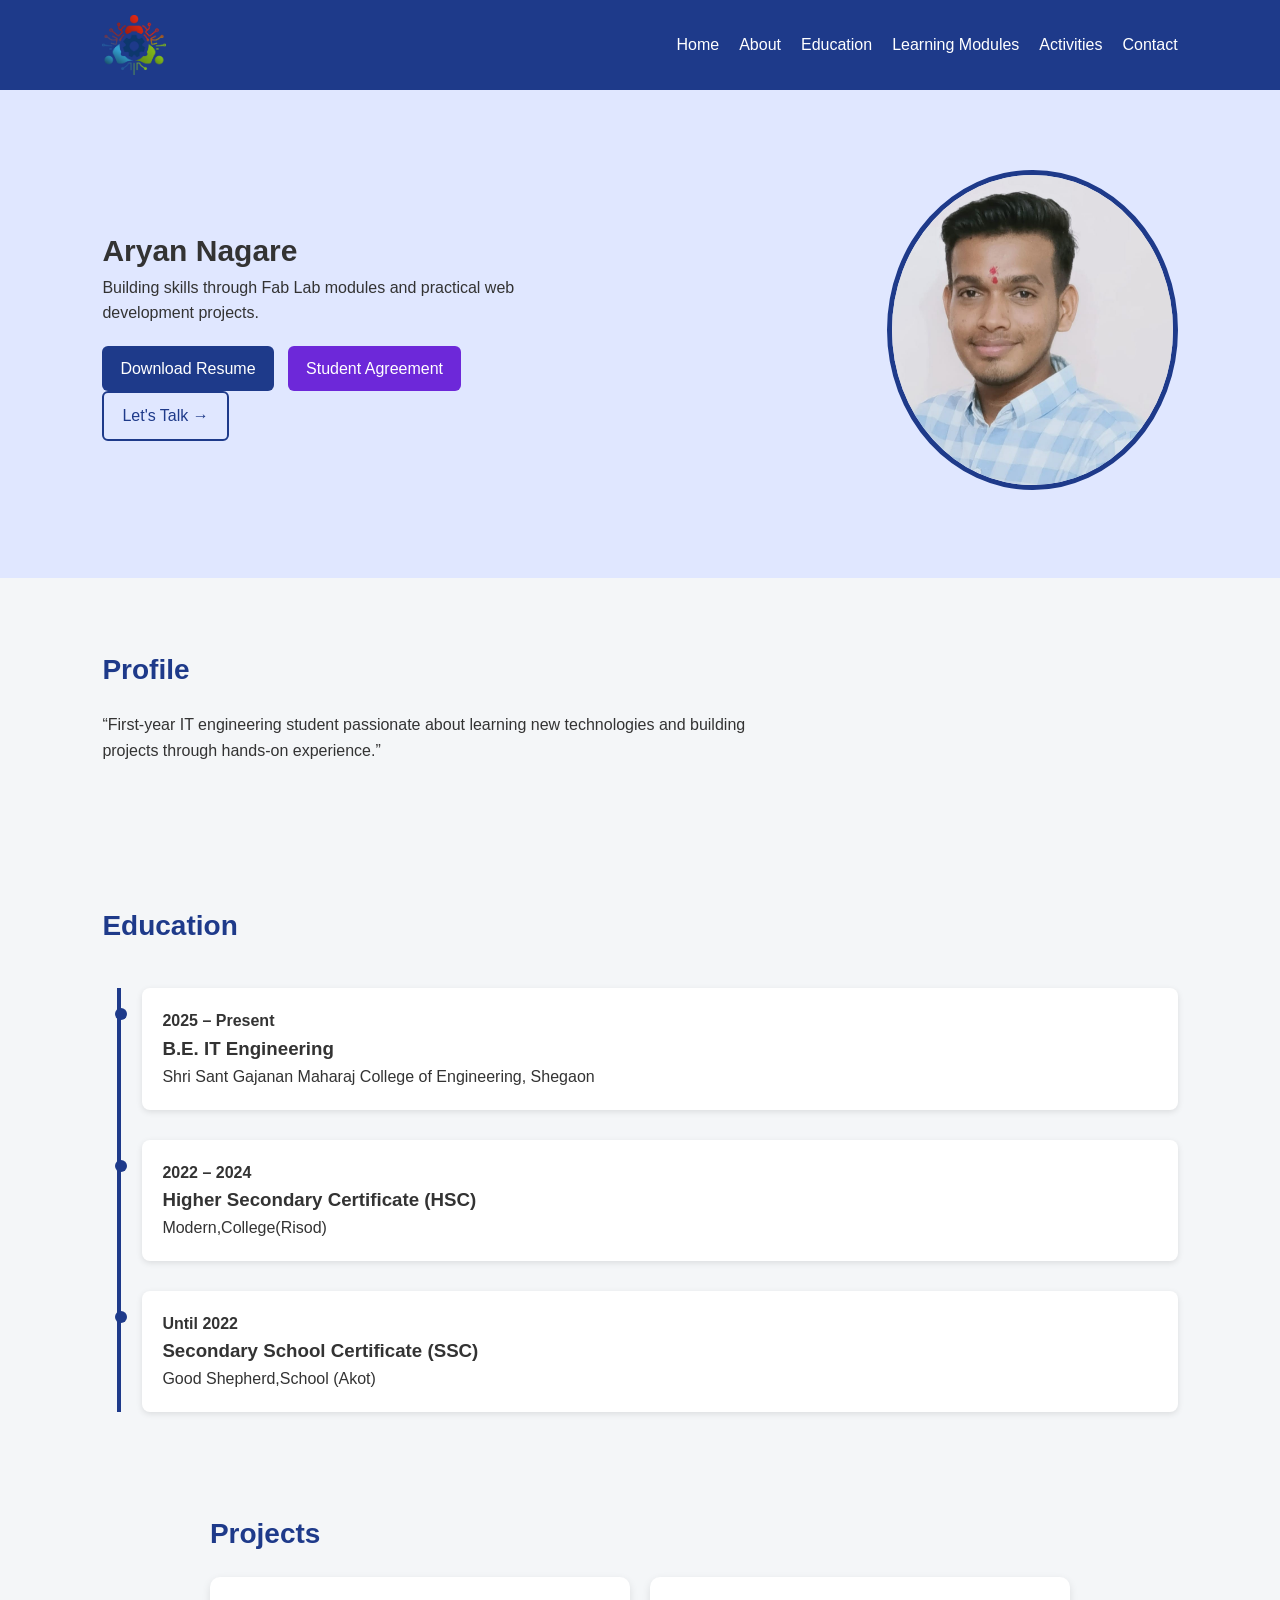
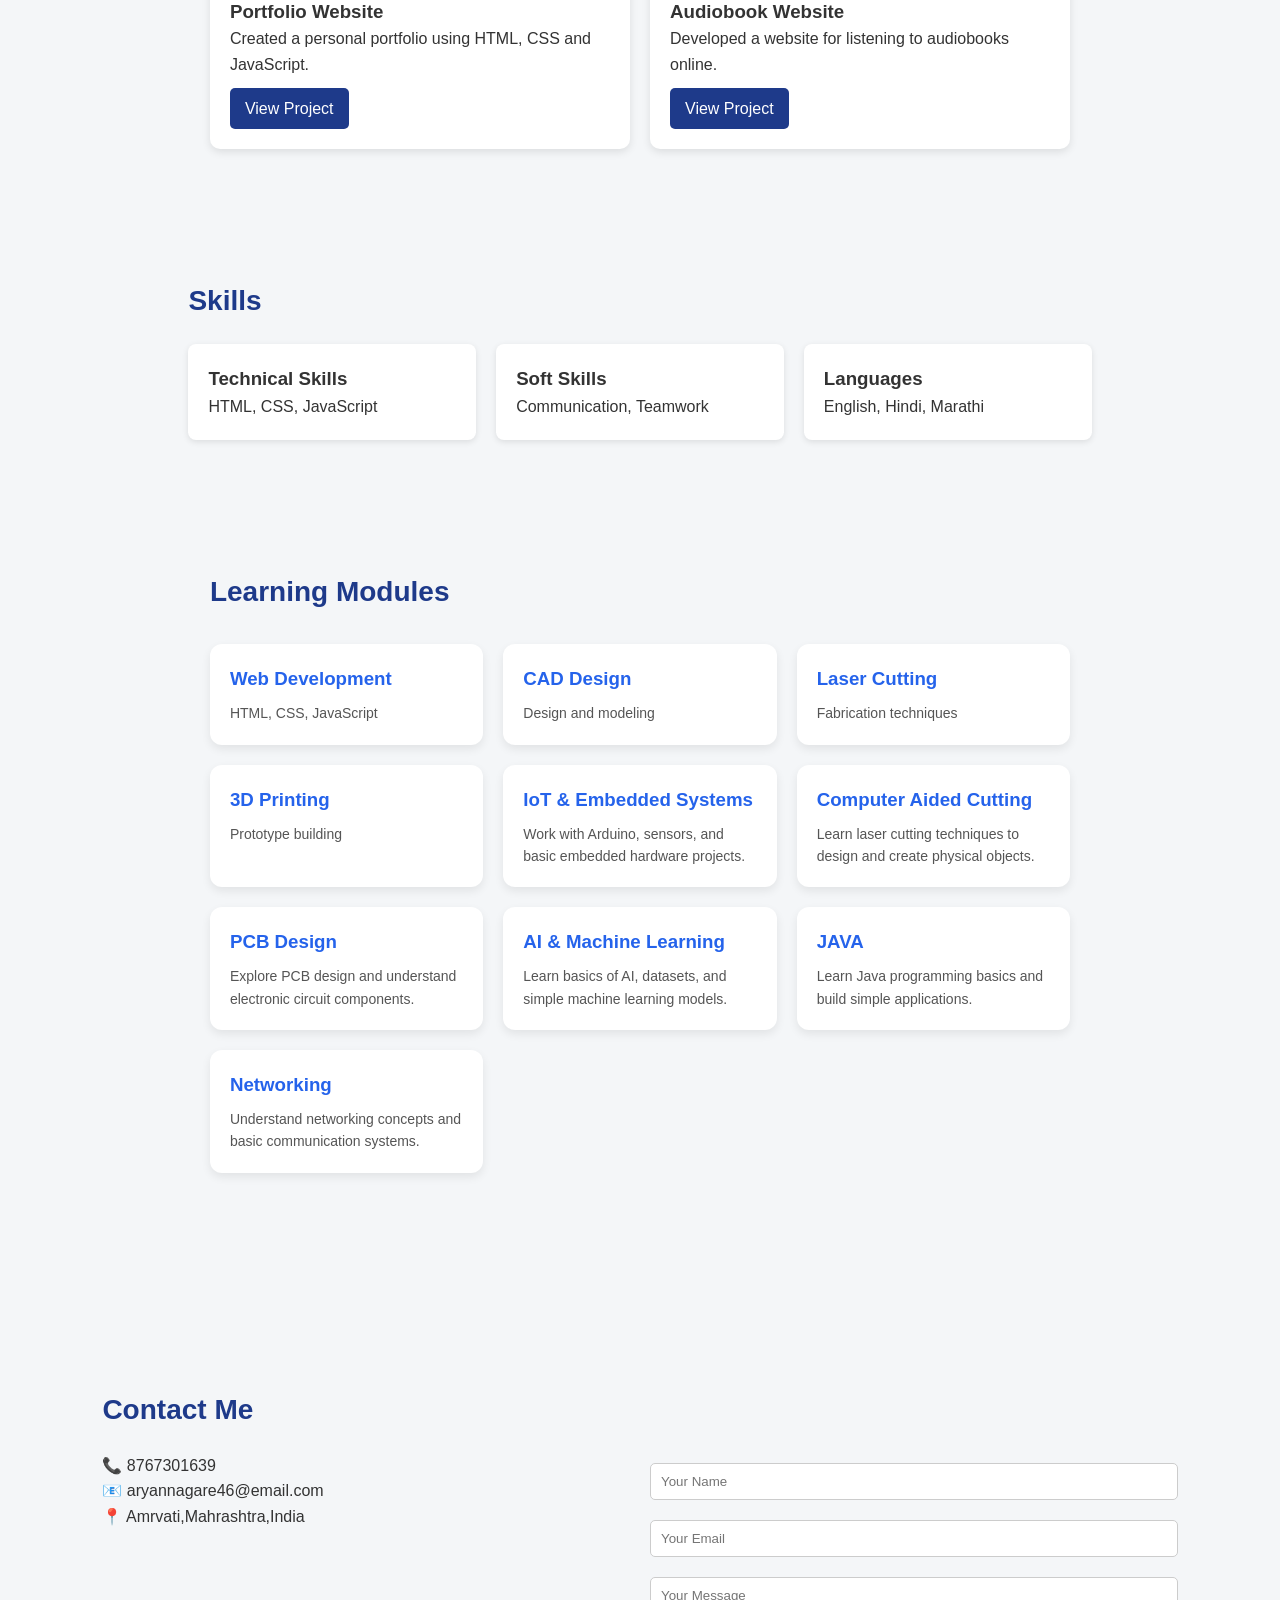
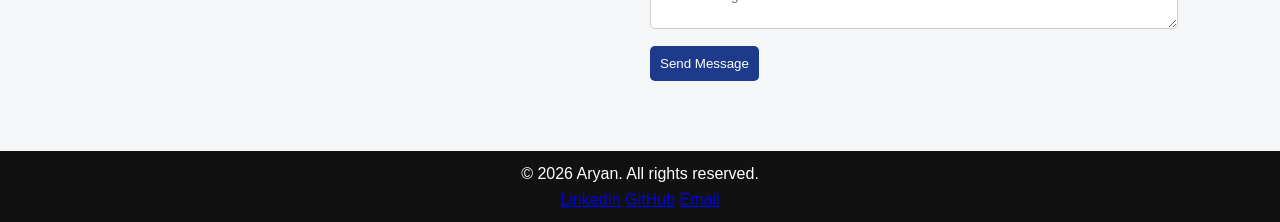
==== index.html @ 7f9e5d73 "Add files via upload" ====
<!DOCTYPE html>
<html lang="en">
<head>
<meta charset="UTF-8">
<meta name="viewport" content="width=device-width, initial-scale=1.0">
<title>Aryan Portfolio</title>

<link rel="stylesheet" href="style.css">
</head>

<body>
    <script src="script.js"></script>

<!-- NAVBAR -->
<nav>
<img src="images/Fablablogo.png" alt="logo" class="logo">
<ul>
<li><a href="#home">Home</a></li>
<li><a href="#about">About</a></li>
<li><a href="#education">Education</a></li>

<li><a href="#modules">Learning Modules</a></li>
<li><a href="fablab.html">Activities</a></li>
<li><a href="#contact">Contact</a></li>
</ul>
</nav>

<section id="home" class="home">

<div class="home-container">

<div class="home-text">
<h1>Aryan Nagare</h1>
<p>Building skills through Fab Lab modules and practical web development projects.</p>

<div class="home-buttons">
<a href="aryan_resume.pdf" download class="btn">
Download Resume
</a>


<a href="#" class="btn secondary" onclick="openPopup()">Student Agreement</a>
<a href="#contact" class="btn outline">Let's Talk →</a>
</div>
</div>

<div class="home-image">
<img src="images/profile.png" alt="profile" class="profile-img">
</div>

</div>

</section>


<!-- ABOUT -->
<section id="about">
<h2 class="title">Profile</h2>
<p class="text">
“First-year IT engineering student passionate about learning new technologies and building projects through hands-on experience.”
</p>
</section>

<!-- EDUCATION -->
<section id="education">
<h2 class="title">Education</h2>

<div class="timeline">

<div class="timeline-item">
<h4>2025 – Present</h4>
<h3>B.E. IT Engineering</h3>
<p>Shri Sant Gajanan Maharaj College of Engineering, Shegaon</p>
</div>

<div class="timeline-item">
<h4>2022 – 2024</h4>
<h3>Higher Secondary Certificate (HSC)</h3>
<p>Modern,College(Risod)</p>
</div>

<div class="timeline-item">
<h4>Until 2022</h4>
<h3>Secondary School Certificate (SSC)</h3>
<p>Good Shepherd,School (Akot)</p>
</div>

</div>

<section id="projects">

<h2 class="title">Projects</h2>

<div class="project-grid">

<!-- PROJECT 1 -->
<div class="project-card">
<h3>Portfolio Website</h3>
<p>Created a personal portfolio using HTML, CSS and JavaScript.</p>
<a href="" class="project-btn">View Project</a>
</div>

<!-- PROJECT 2 -->
<div class="project-card">
<h3>Audiobook Website</h3>
<p>Developed a website for listening to audiobooks online.</p>
<a href="" class="project-btn">View Project</a>
</div>

</div>

</section>





<!-- SKILLS -->
<section id="skills">
<h2 class="title">Skills</h2>

<div class="grid">

<div class="card">
<h3>Technical Skills</h3>
<p>HTML, CSS, JavaScript</p>
</div>

<div class="card">
<h3>Soft Skills</h3>
<p>Communication, Teamwork</p>
</div>

<div class="card">
<h3>Languages</h3>
<p>English, Hindi, Marathi</p>
</div>

</div>
</section>


<section class="modules">

<h2>Learning Modules</h2>

<div class="module-grid">

<a href="web-dev.html" class="module-card">
<h3>Web Development</h3>
<p>HTML, CSS, JavaScript</p>
</a>

<div class="module-card">
<h3>CAD Design</h3>
<p>Design and modeling</p>
</div>

<div class="module-card">
<h3>Laser Cutting</h3>
<p>Fabrication techniques</p>
</div>

<div class="module-card">
<h3>3D Printing</h3>
<p>Prototype building</p>
</div>

<div class="module-card">
<h3>IoT & Embedded Systems</h3>
<p>Work with Arduino, sensors, and basic embedded hardware projects.</p>
</div>

<div class="module-card">
<h3>Computer Aided Cutting</h3>
<p>Learn laser cutting techniques to design and create physical objects.</p>
</div>

<div class="module-card">
<h3> PCB Design</h3>
<p>Explore PCB design and understand electronic circuit components.</p>
</div>


<div class="module-card">
<h3>AI & Machine Learning</h3>
<p>Learn basics of AI, datasets, and simple machine learning models.</p>
</div>

<div class="module-card">
<h3>JAVA</h3>
<p>Learn Java programming basics and build simple applications.</p>
</div>

<div class="module-card">
<h3>Networking</h3>
<p>Understand networking concepts and basic communication systems.</p>
</div>









</div>

</section>
<!-- MESSAGE AREA -->
<p id="module-msg" style="text-align:center; margin-top:15px; color:#555;"></p>

</section>

<!-- CONTACT -->
<section id="contact">
<h2 class="title">Contact Me</h2>

<div class="contact-box">

<div class="contact-left">
<p>📞 8767301639</p>
<p>📧 aryannagare46@email.com</p>
<p>📍 Amrvati,Mahrashtra,India</p>
</div>




<div class="contact-right">
<input type="text" placeholder="Your Name">
<input type="email" placeholder="Your Email">
<textarea placeholder="Your Message"></textarea>
<button>Send Message</button>
</div>

</div>

</section>

<footer>
<p>© 2026 Aryan. All rights reserved.</p>

<a href="https://www.linkedin.com/in/aryan-nagare-55b106386?utm_source=share_via&utm_content=profile&utm_medium=member_android" target="_blank">LinkedIn</a>
<a href="https://github.com/aryannagare45" target="_blank">GitHub</a>

<a href="https://mail.google.com/mail/u/0/?ogbl#inbox">Email</a>


</footer>

<script src="script.js"></script>
<div id="popup" class="popup">

<div class="popup-content">

<span class="close-btn" onclick="closePopup()">&times;</span>

<h2>Student Agreement</h2>

<p><strong>Name:</strong> Aryan Nagare</p>
<p><strong>Institute:</strong> SSGMCE, Shegaon</p>

<h2>📜 FabLab Student Agreement</h2>

<h3>The FabLab, SSGMCE is responsible for:</h3>
<ul>
<li>Teaching principles and practices of digital fabrication</li>
<li>Arranging lectures, recitations, meetings, and events for the class</li>
<li>Evaluating and providing feedback on student work</li>
<li>Offering clear standards for completing assignments</li>
<li>Certifying and archiving student progress</li>
<li>Supervising class preparation</li>
<li>Reviewing prospective students, instructors, and labs</li>
<li>Providing central staff and infrastructure for students, instructors, and labs</li>
<li>Fund-raising for costs not covered by student tuition</li>
<li>Managing and reporting on the program’s finances, results, and impacts</li>
<li>Publicizing the program</li>
</ul>

<h3>I am a FabLab, SSGMCE student, responsible for:</h3>
<ul>
<li>Attending class lectures and participating in reviews</li>
<li>Developing and documenting projects assigned to introduce and demonstrate skills</li>
<li>Honestly reporting on my work and appropriately attributing the work of others</li>
<li>Working safely</li>
<li>Leaving workspaces in the same (or better) condition than I found them</li>
<li>Participating in the upkeep of my lab</li>
<li>Ensuring that my tuition to cover local and central class costs is covered</li>
<li>Following locally applicable health and safety guidance</li>
<li>Promoting a respectful environment free of harassment and discrimination</li>
</ul>

<h3>✍️ Declaration</h3>
<p>Signed by committing this file in my repository.</p>

<p><strong>Name:</strong> <u>Aryan S. Nagare</u></p>
<button onclick="closePopup()">Close</button>

</div>

</div>


</body>
</html>
---- style.css ----
/* ===== RESET ===== */
*{
margin:0;
padding:0;
box-sizing:border-box;
font-family:Arial, sans-serif;
}

body{
background:#f4f6f8;
color:#333;
line-height:1.6;
}

/* ===== NAVBAR ===== */
nav{
display:flex;
justify-content:space-between;
align-items:center;
padding:15px 8%;
background:#1e3a8a;
color:white;
position:sticky;
top:0;
z-index:100;
}

.logo{
height:60px;  
width:auto;
}

nav ul{
display:flex;
list-style:none;
gap:20px;
}

nav a{
color:white;
text-decoration:none;
}

nav a:hover{
text-decoration:underline;
}

/* ===== HOME (FIXED IMAGE ALIGNMENT) ===== */
.home{
padding:80px 8%;
background:#e0e7ff;
}

.home-container{
display:flex;
align-items:center;
justify-content:space-between;
gap:40px;
flex-wrap:nowrap;  
}

.home-text{
max-width:500px;
}

.home-text h1{
font-size:30px;
}

.name{
font-size:45px;
color:#1e3a8a;
}

.home-buttons{
margin-top:20px;
}

.btn{
background:#1e3a8a;
color:white;
padding:10px 18px;
border-radius:6px;
text-decoration:none;
margin-right:10px;
display:inline-block;
}

.btn:hover{
background:#3749b3;
}

.secondary{
background:#6d28d9;
color:white;
}

.outline{
background:transparent;
border:2px solid #1e3a8a;
color:#1e3a8a;
}


.profile-img{
width: 300pxpx;
height:320px;
border-radius:70%;
border:5px solid #1e3a8a;
object-fit:cover;
flex-shrink:0;  
}

/* ===== SECTIONS ===== */
section{
padding:70px 8%;
}

.title{
font-size:28px;
margin-bottom:20px;
color:#1e3a8a;
}

.text{
max-width:700px;
}

/* ===== CARDS ===== */
.grid{
display:grid;
grid-template-columns:repeat(auto-fit,minmax(250px,1fr));
gap:20px;
}

.card{
background:white;
padding:20px;
border-radius:8px;
box-shadow:0 2px 6px rgba(0,0,0,0.1);
}

/* ===== MODULES ===== */
/* MODULE PAGE */
.module-hero{
padding:60px 8%;
background:#eef2ff;
}

.module-hero h1{
font-size:40px;
color:#1e3a8a;
}

.stats{
display:flex;
gap:40px;
margin-top:20px;
}

.progress{
padding:60px 8%;
}

.grid{
display:grid;
grid-template-columns:repeat(auto-fit,minmax(250px,1fr));
gap:20px;
}

/* DAY CARDS */
.day-card{
background:white;
padding:15px;
border-radius:10px;
box-shadow:0 2px 8px rgba(0,0,0,0.1);
}

.day-card img{
width:100%;
height:150px;
object-fit:cover;
border-radius:8px;
}

/* ===== EDUCATION TIMELINE ===== */
.timeline{
position:relative;
margin:40px 0;
padding-left:40px;
}

.timeline::before{
content:'';
position:absolute;
left:15px;
top:0;
width:4px;
height:100%;
background:#1e3a8a;
}

.timeline-item{
position:relative;
margin-bottom:30px;
background:white;
padding:20px;
border-radius:8px;
box-shadow:0 2px 6px rgba(0,0,0,0.1);
}

.timeline-item::before{
content:'';
position:absolute;
left:-27px;
top:20px;
width:12px;
height:12px;
background:#1e3a8a;
border-radius:50%;
}


/* ===== CONTACT ===== */
.contact-box{
display:flex;
gap:20px;
flex-wrap:wrap;
}

.contact-left{
flex:1;
}

.contact-right{
flex:1;
}

.contact-right input,
.contact-right textarea{
width:100%;
margin:10px 0;
padding:10px;
border:1px solid #ccc;
border-radius:5px;
}

button{
background:#1e3a8a;
color:white;
padding:10px;
border:none;
border-radius:5px;
cursor:pointer;
}

button:hover{
background:#3749b3;
}

/* ===== FOOTER ===== */
/* FOOTER */
/* FOOTER */
footer{
background:#111;
color:white;
text-align:center;
padding:10px;
}
.footer-container{
display:flex;
justify-content:space-between;
flex-wrap:wrap;
gap:20px;
}

/* LINKS */
.footer-links ul{
list-style:none;
padding:0;
}

.footer-links li{
margin-bottom:8px;
}

.footer-links a{
color:#e0e7ff;   /* LIGHT BLUE TEXT */
text-decoration:none;
font-size:14px;
}

.footer-links a:hover{
color:#93c5fd;   /* HOVER LIGHTER BLUE */
}

/* SOCIAL */
.footer-social a{
display:block;
color:#e0e7ff;
text-decoration:none;
margin-bottom:6px;
}

.footer-social a:hover{
color:#93c5fd;
}

/* BOTTOM */
.footer-bottom{
text-align:center;
margin-top:20px;
font-size:14px;
color:#c7d2fe;
}

/* ===== RESPONSIVE ===== */
@media(max-width:600px){

.popup-content{
width:90%;
max-height:80vh;
}



.profile-img{
margin-top:20px;
width:160px;
height:160px;
}

nav ul{
flex-direction:column;
gap:10px;
}

.contact-box{
flex-direction:column;
}

}
/* POPUP BACKGROUND */
.popup{
display:none;
position:fixed;
top:0;
left:0;
width:100%;
height:100%;
background:rgba(0,0,0,0.5);
justify-content:center;
align-items:center;
z-index:1000;
}

/* POPUP BOX */
/* BACKGROUND */
.popup{
display:none;
position:fixed;
top:0;
left:0;
width:100%;
height:100%;
background:rgba(0,0,0,0.5);
justify-content:center;
align-items:center;
z-index:1000;
}

/* POPUP BOX (SQUARE STYLE) */
.popup-content{
background:white;
width:500px;          
max-height:80vh;         
border-radius:10px;
padding:20px;
overflow-y:auto;         
position:relative;
}

/* CLOSE BUTTON */
.close-btn{
position:absolute;
top:10px;
right:15px;
font-size:22px;
cursor:pointer;
}


.popup-content::-webkit-scrollbar{
width:6px;
}

.popup-content::-webkit-scrollbar-thumb{
background:#1e3a8a;
border-radius:10px;
}

.btn-assignment{
display:flex;
align-items:center;
justify-content:center;
width:100%;

padding:10px;
margin-top:10px;

font-size:13px;
font-weight:600;

color:#2563eb;
background:#f1f5ff;

border:1.5px solid rgba(37, 99, 235, 0.3);
border-radius:20px;

cursor:pointer;
transition:0.3s;
}

.btn-assignment:hover{
background:#2563eb;
color:white;
}

/* MODULE SECTION */
.modules{
padding:60px 10%;
}

.modules h2{
font-size:28px;
margin-bottom:30px;
color:#1e3a8a;
}

/* GRID */
.module-grid{
display:grid;
grid-template-columns:repeat(auto-fit, minmax(250px,1fr));
gap:20px;
}

/* CARD */
.module-card{
background:white;
padding:20px;
border-radius:12px;
box-shadow:0 4px 10px rgba(0,0,0,0.08);

transition:0.3s;
cursor:pointer;
text-decoration:none;
color:black;
}

/* HOVER */
.module-card:hover{
transform:translateY(-5px);
box-shadow:0 8px 20px rgba(0,0,0,0.15);
}

/* TITLE */
.module-card h3{
margin-bottom:8px;
color:#2563eb;
}

/* TEXT */
.module-card p{
font-size:14px;
color:#555;
}
#assignmentImage {
  max-height: 400px;
  object-fit: contain;
}

/* popup */
.popup{
position:fixed;
top:0;
left:0;
width:100%;
height:100%;
background:rgba(0,0,0,0.6);

display:none;
justify-content:center;
align-items:center;
}

.popup:target{
display:flex;
}

.popup-box{
background:white;
padding:20px;
border-radius:10px;
width:80%;
max-width:500px;
text-align:center;
}

.popup-box img{
width:100%;
max-height:300px;
object-fit:contain;
}

.close{
position:absolute;
top:20px;
right:30px;
font-size:25px;
text-decoration:none;
color:white;
}

/* PROJECT SECTION */
#projects{
padding:60px 10%;
background:#f4f6f8;
}

/* GRID */
.project-grid{
display:grid;
grid-template-columns:repeat(auto-fit,minmax(250px,1fr));
gap:20px;
}

/* CARD */
.project-card{
background:white;
padding:20px;
border-radius:10px;
box-shadow:0 3px 8px rgba(0,0,0,0.1);
transition:0.3s;
}

.project-card:hover{
transform:translateY(-5px);
}

/* BUTTON */
.project-btn{
display:inline-block;
margin-top:10px;
padding:8px 15px;
background:#1e3a8a;
color:white;
text-decoration:none;
border-radius:5px;
}

.project-btn:hover{
background:#3749b3;
}
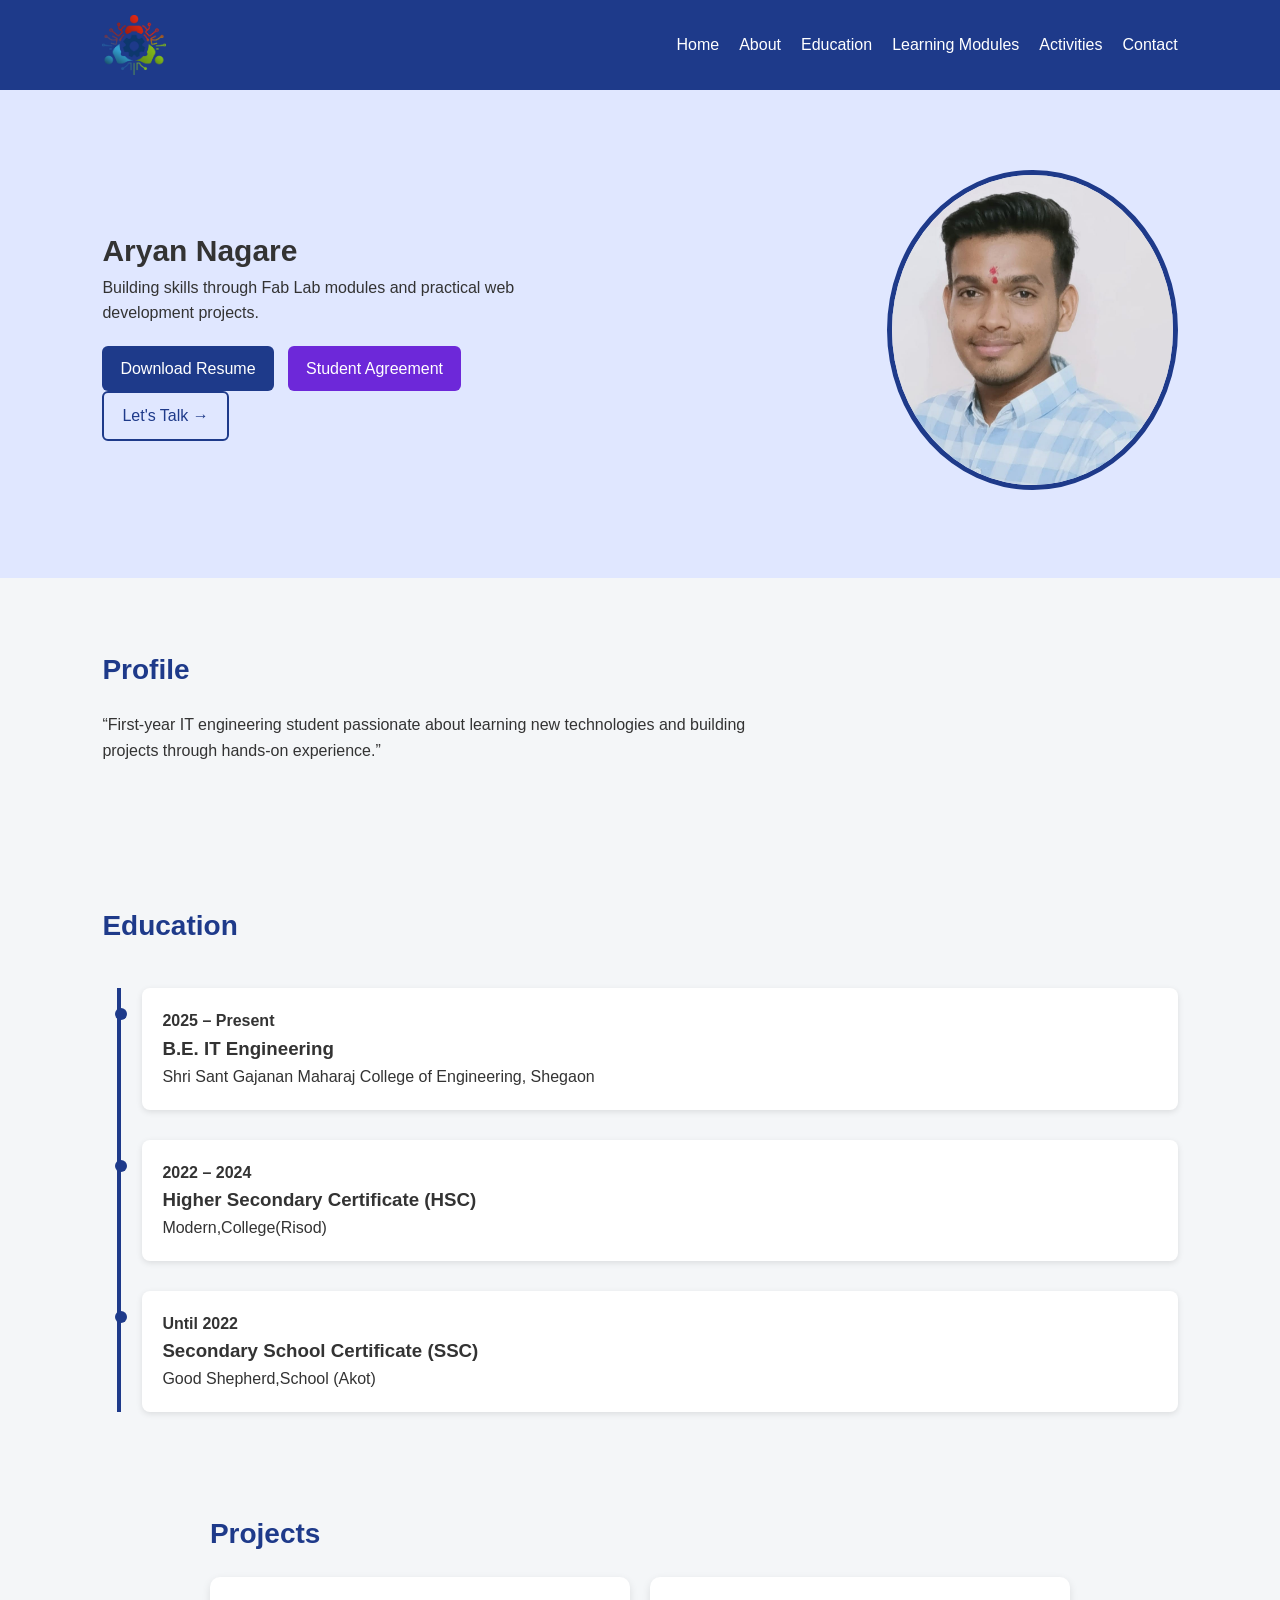
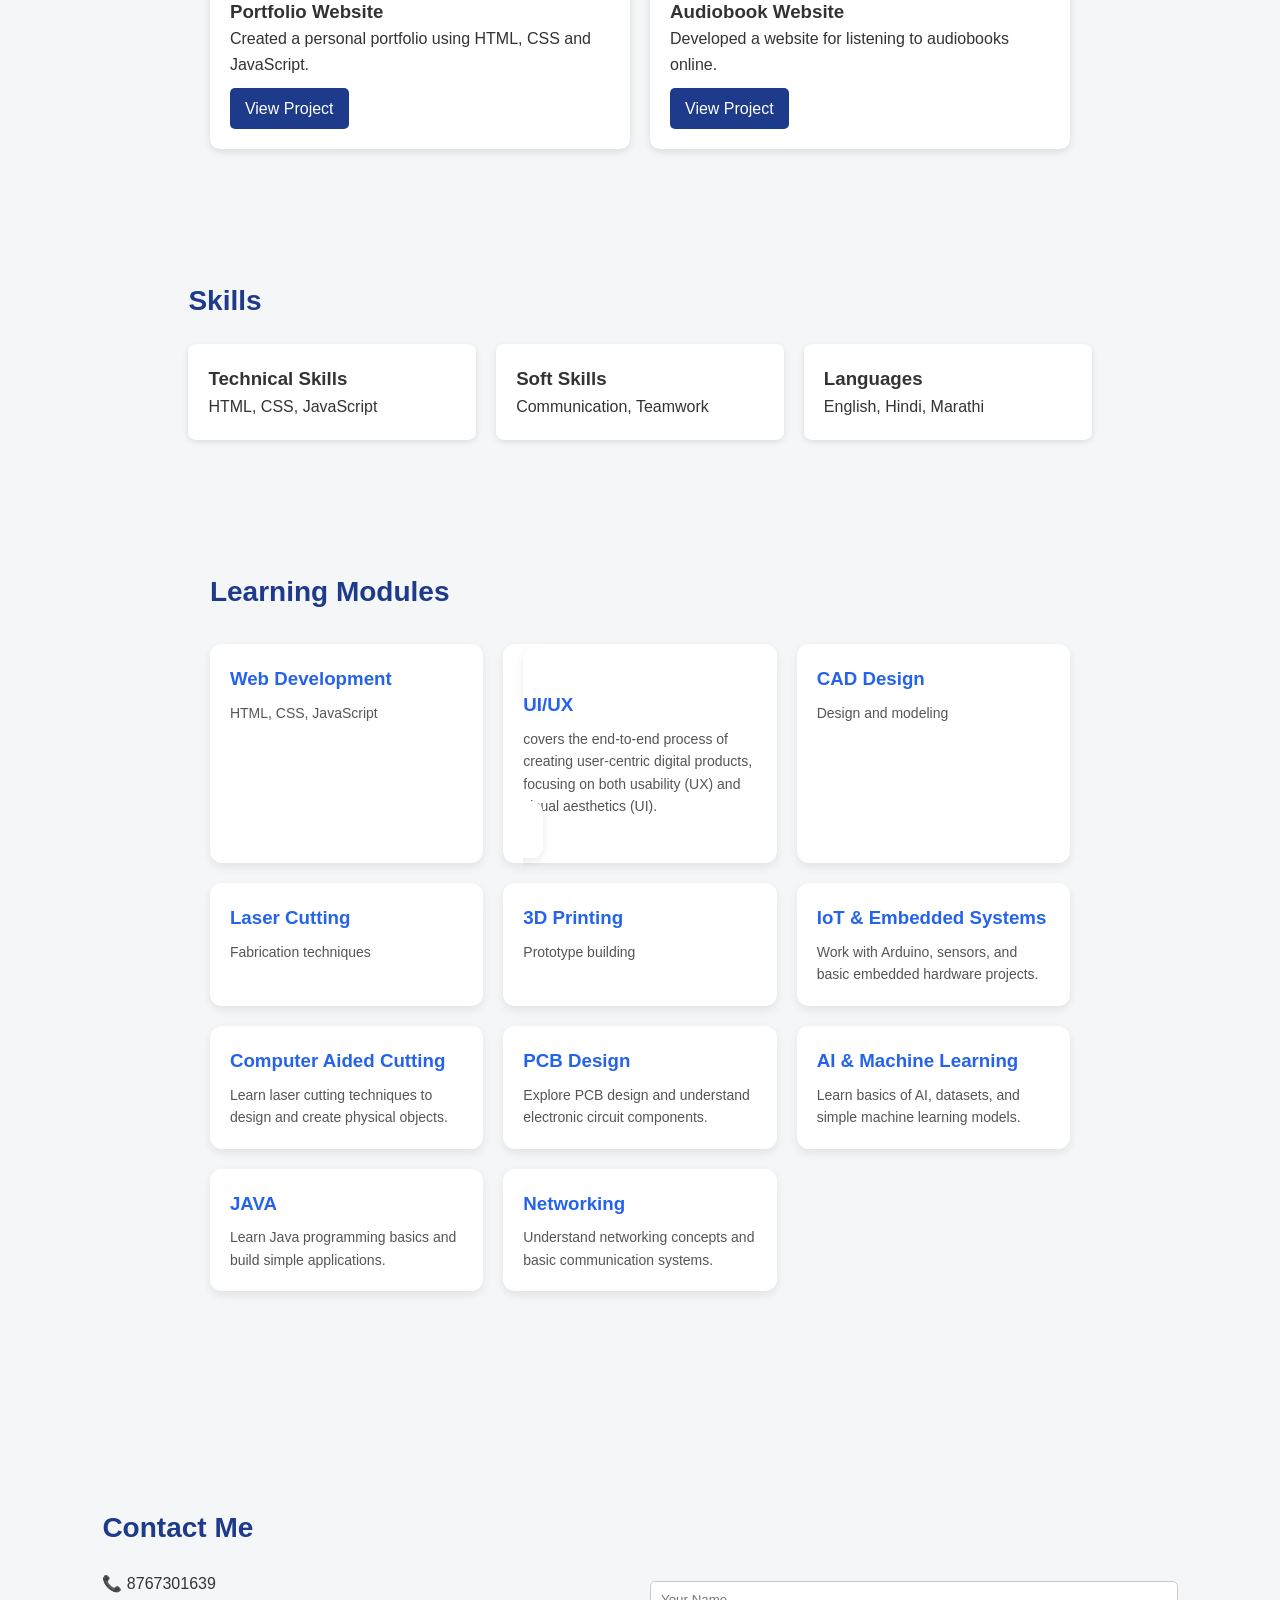
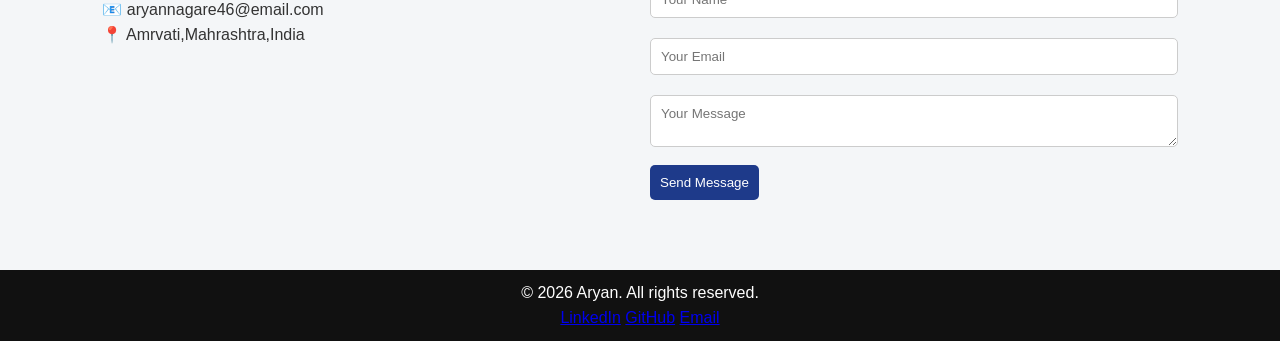
==== commit 8505ccb3: "Update index.html" ====
--- a/index.html
+++ b/index.html
@@ -150,6 +150,14 @@
 <h3>Web Development</h3>
 <p>HTML, CSS, JavaScript</p>
 </a>
+    <div class="module-card">
+    <a href="ui-ux.html" class="module-card">
+<h3>UI/UX</h3>
+<p>covers the end-to-end process of creating user-centric digital 
+    products, focusing on both usability (UX) and visual aesthetics (UI).</p>
+    </a>
+</div>
+
 
 <div class="module-card">
 <h3>CAD Design</h3>
@@ -304,4 +312,4 @@
 
 
 </body>
-</html>+</html>
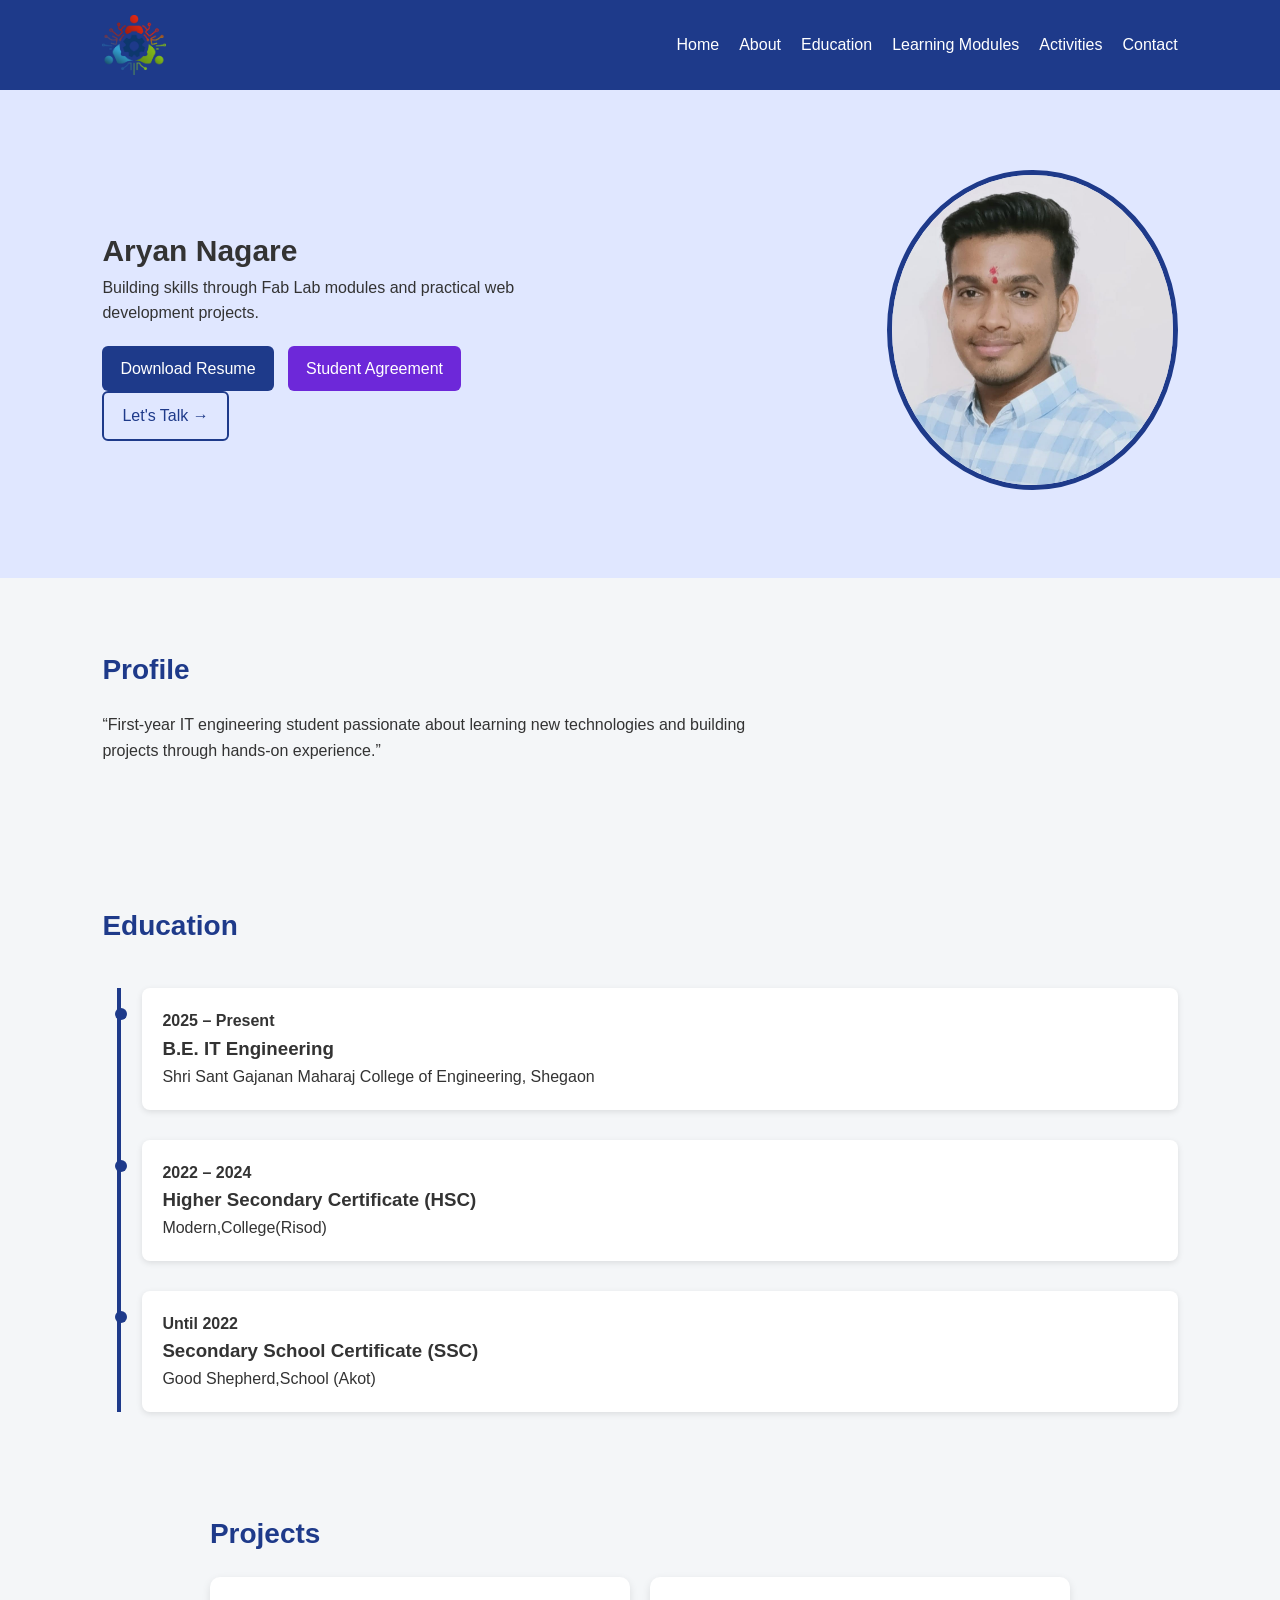
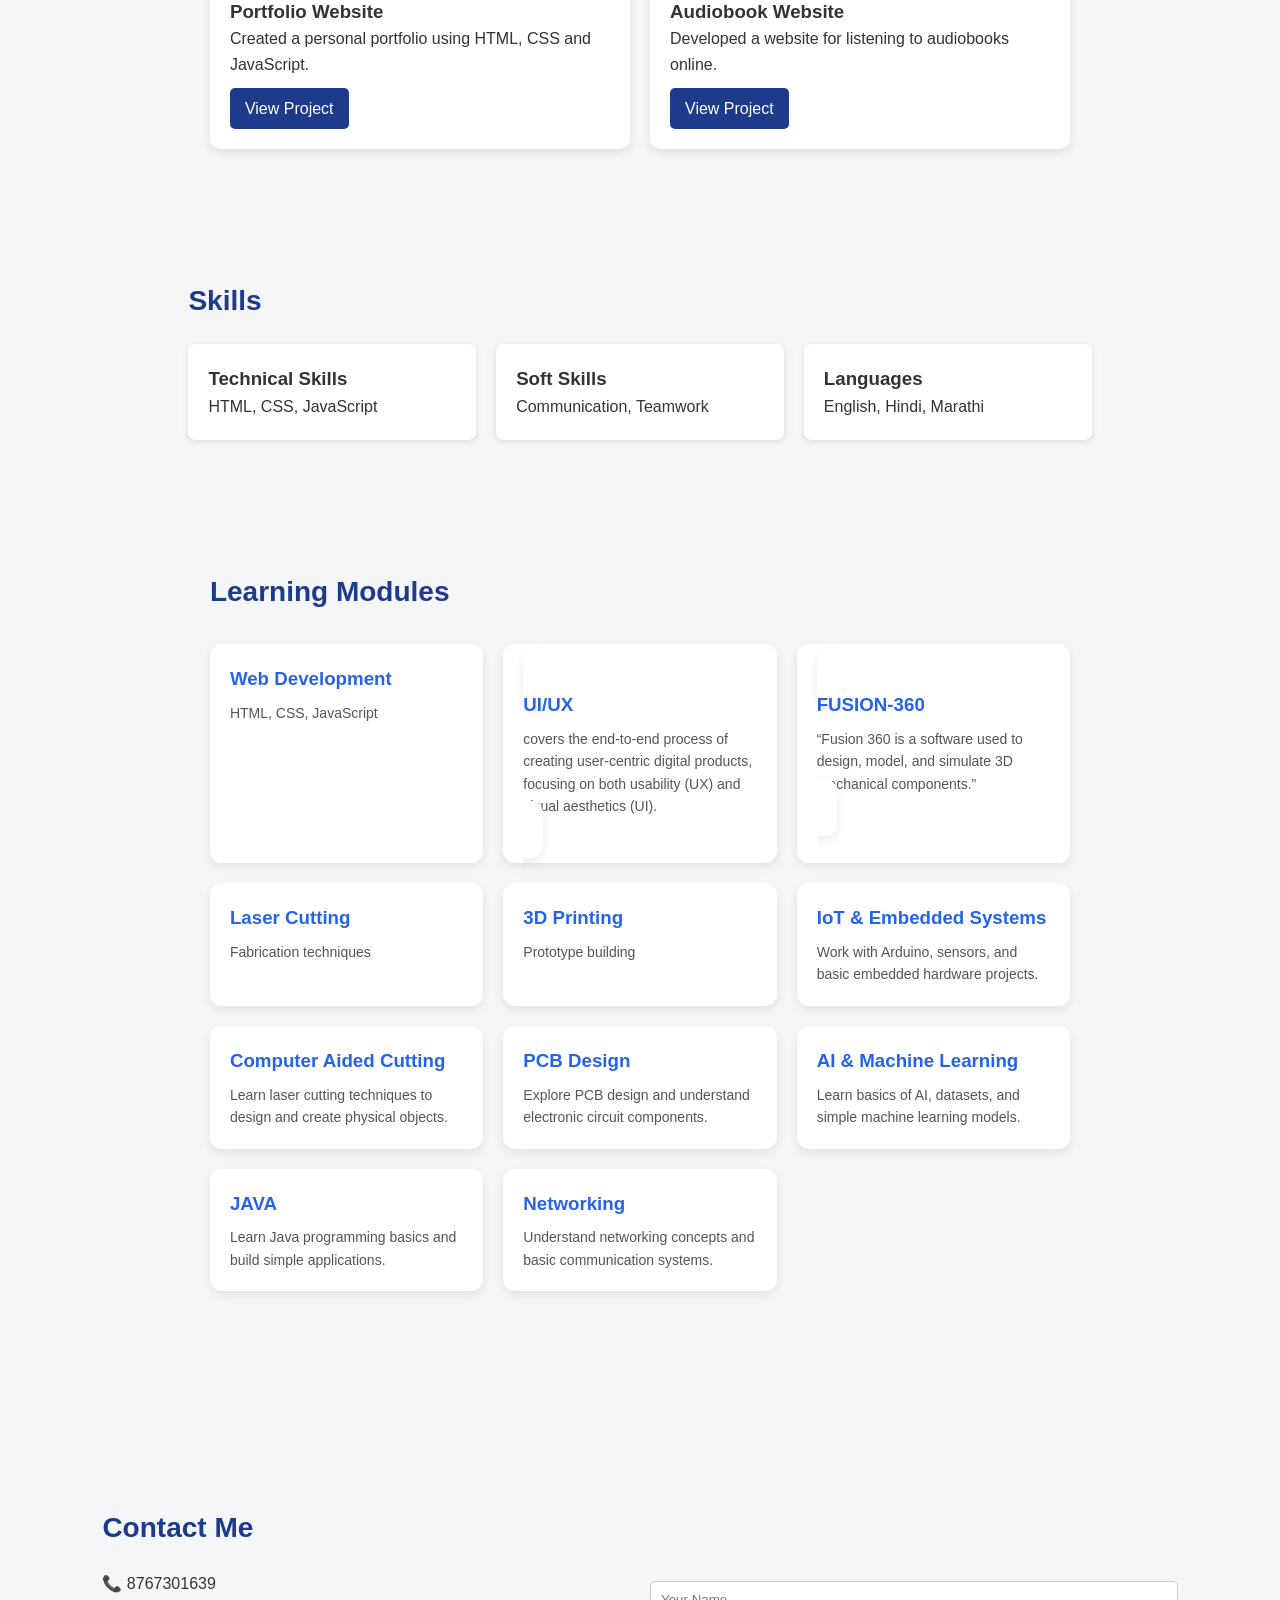
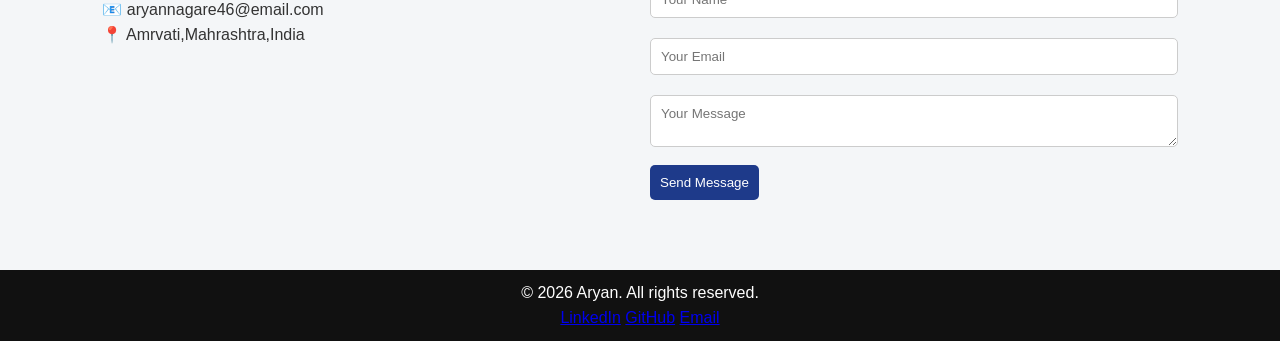
==== commit 5c3c3194: "Update index.html" ====
--- a/index.html
+++ b/index.html
@@ -158,12 +158,13 @@
     </a>
 </div>
 
-
-<div class="module-card">
-<h3>CAD Design</h3>
-<p>Design and modeling</p>
-</div>
-
+<div class="module-card">
+     <a href="fusion.html" class="module-card">
+<h3>FUSION-360</h3>
+<p>“Fusion 360 is a software used to design, model, and simulate 3D mechanical components.”</p>
+</a>
+</div>
+    
 <div class="module-card">
 <h3>Laser Cutting</h3>
 <p>Fabrication techniques</p>
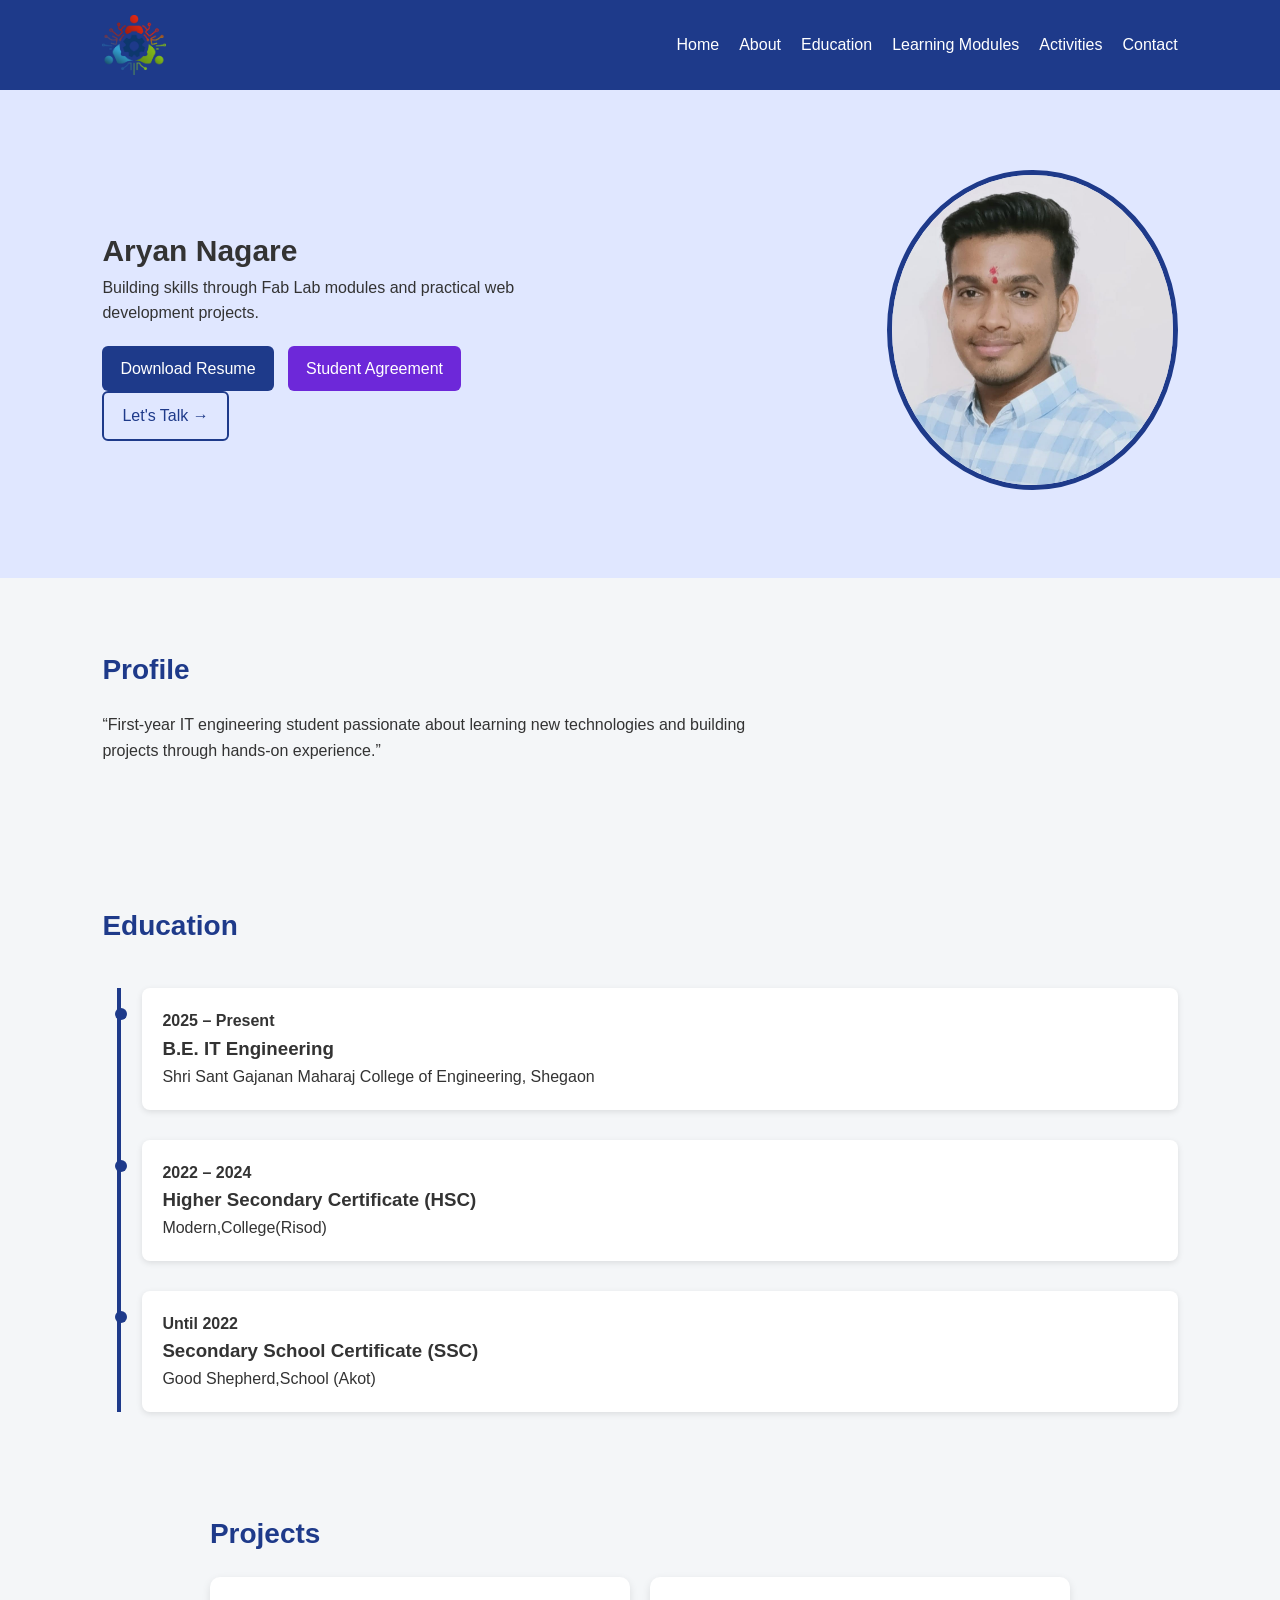
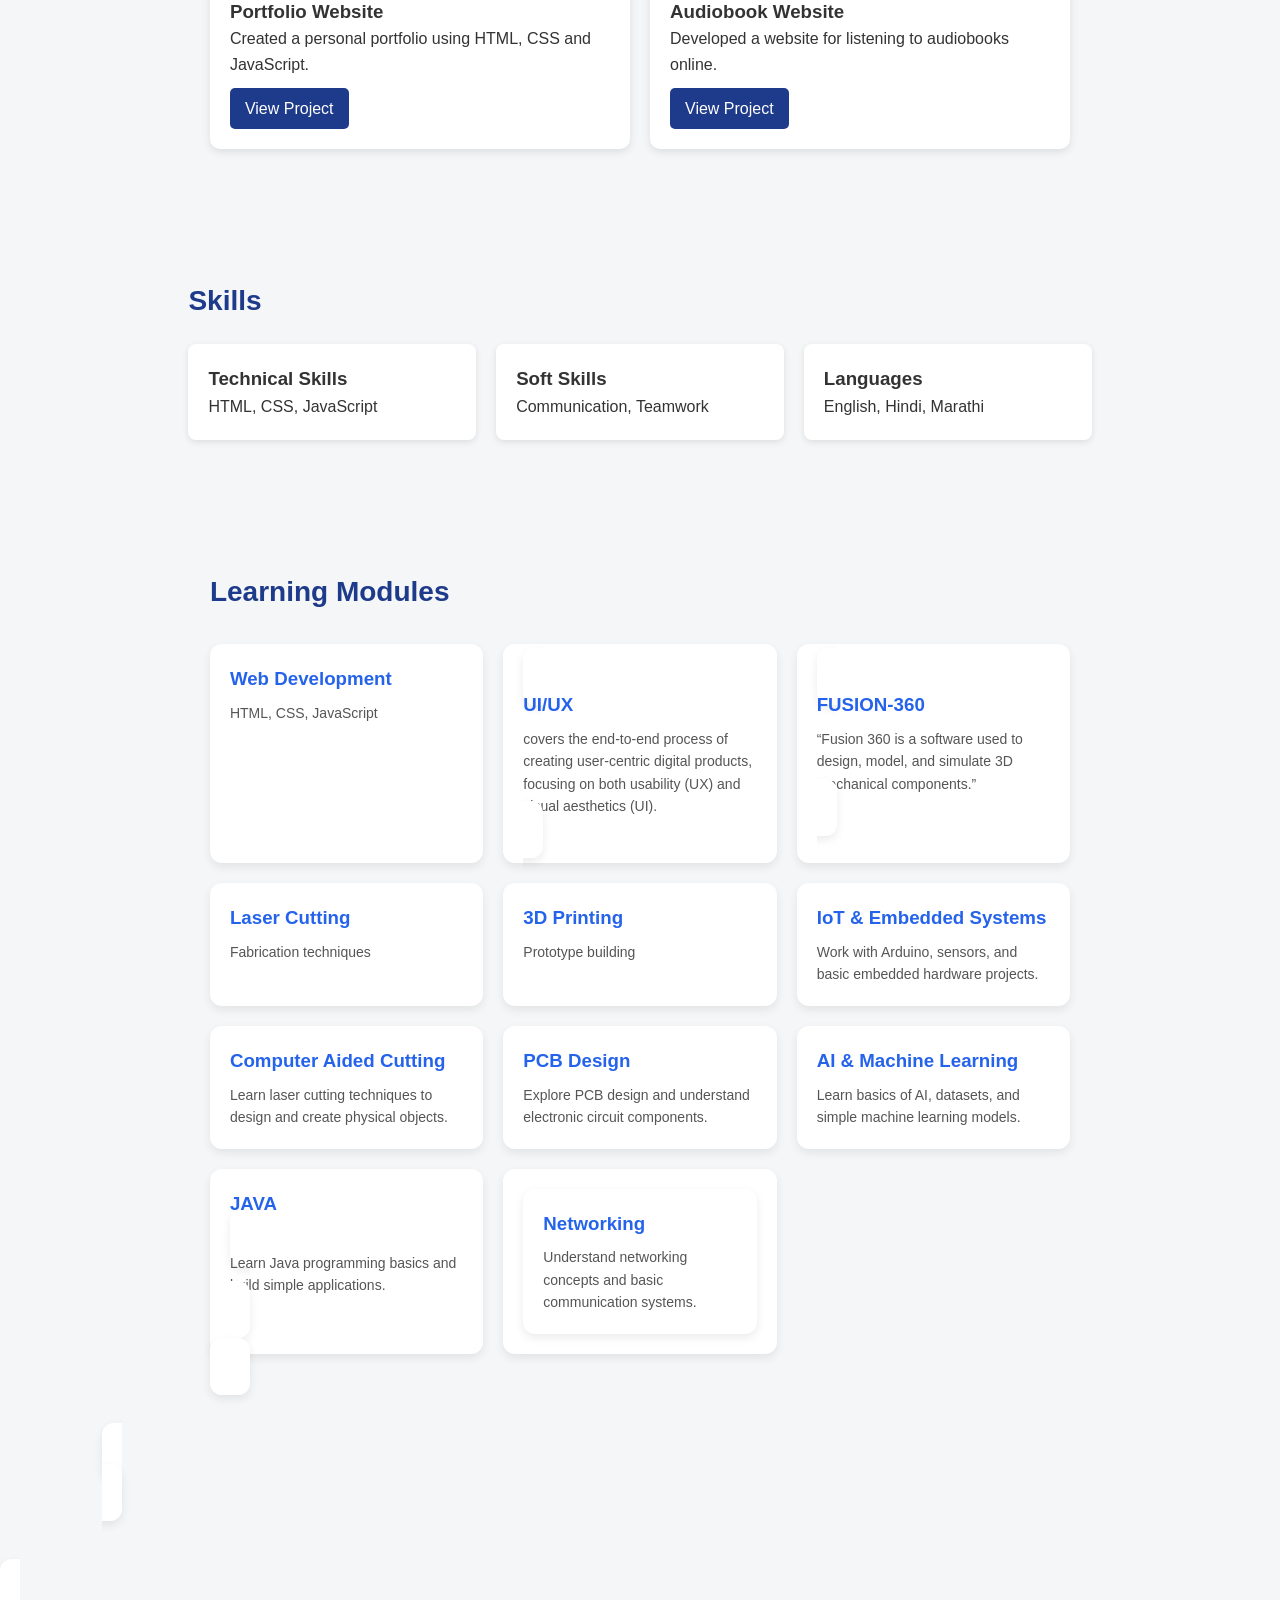
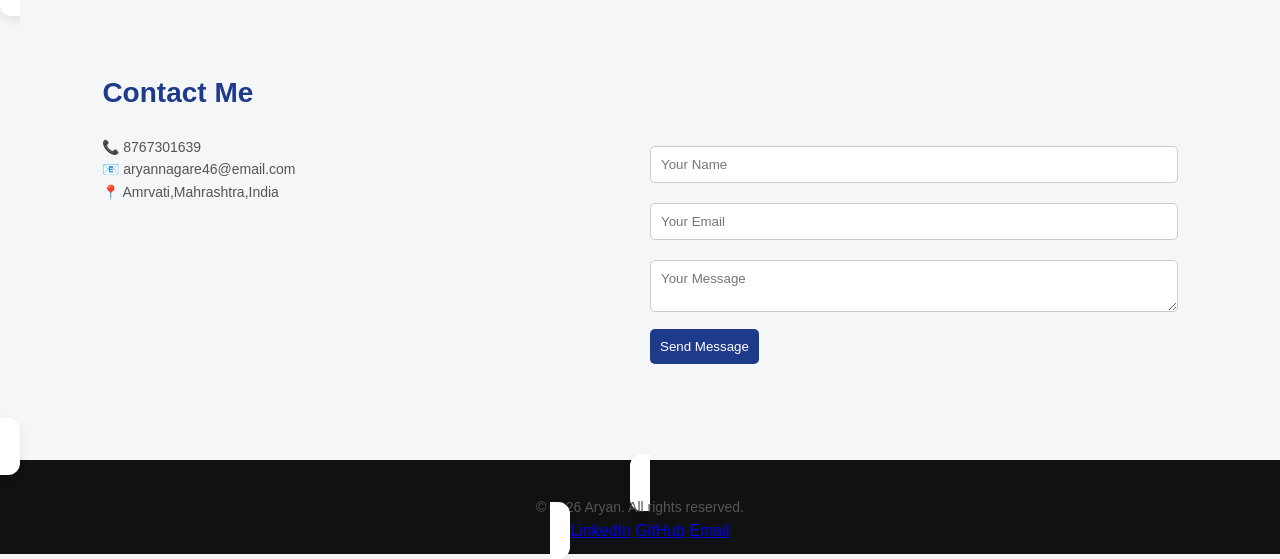
==== commit f4126550: "Update index.html" ====
--- a/index.html
+++ b/index.html
@@ -198,6 +198,7 @@
 
 <div class="module-card">
 <h3>JAVA</h3>
+    <a href="java.html" class="module-card">
 <p>Learn Java programming basics and build simple applications.</p>
 </div>
 
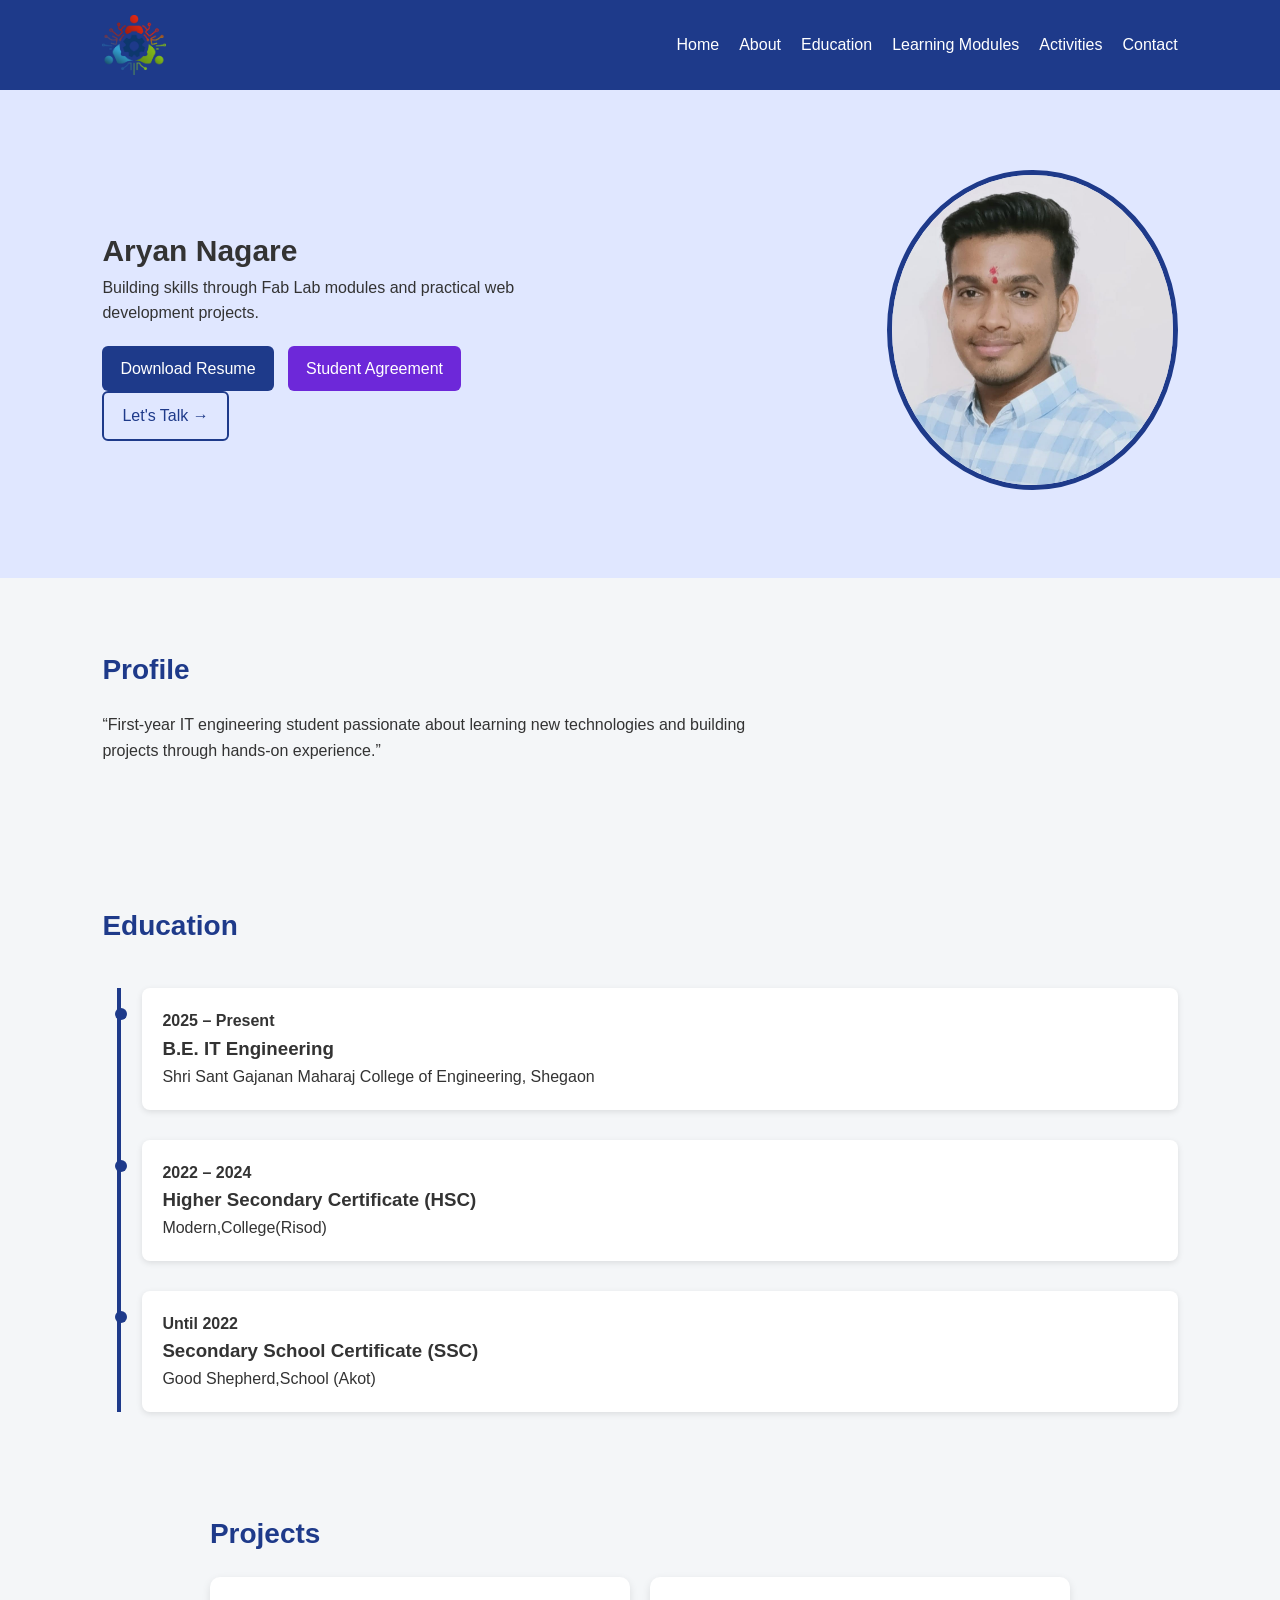
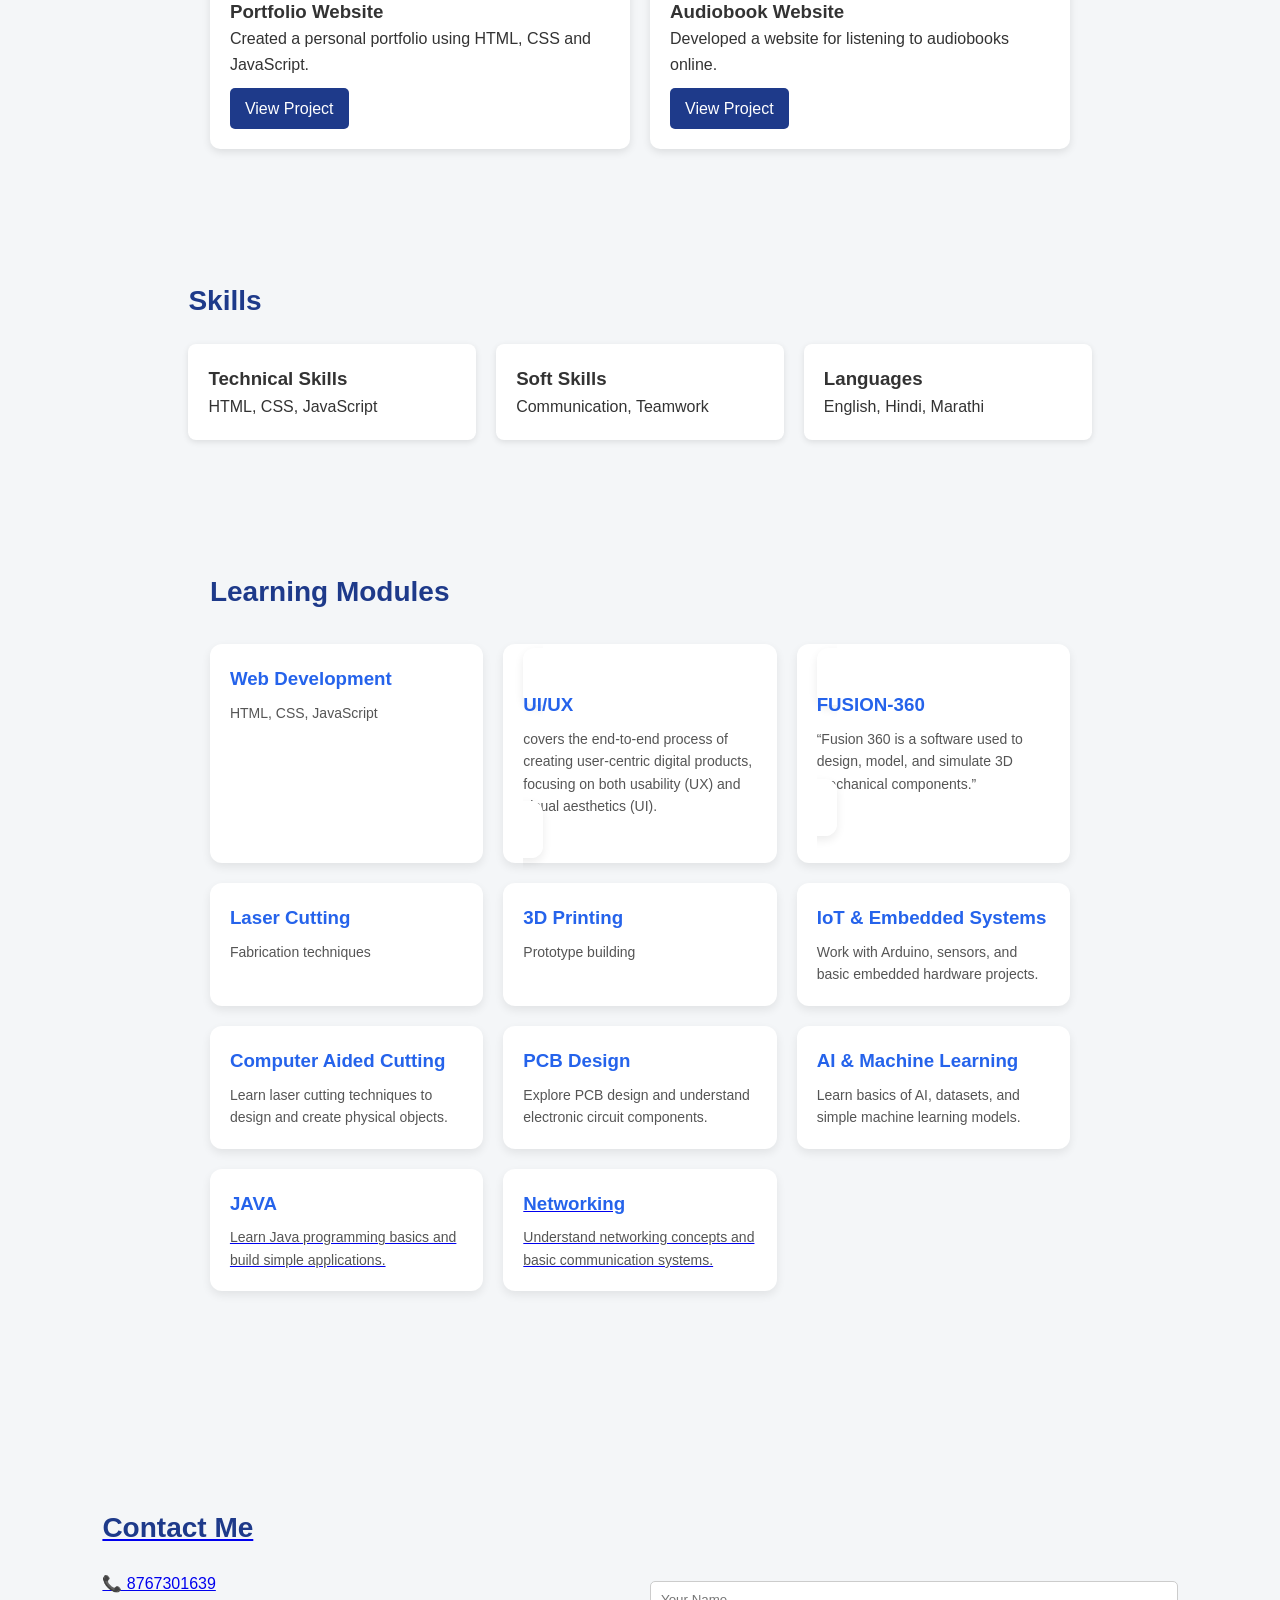
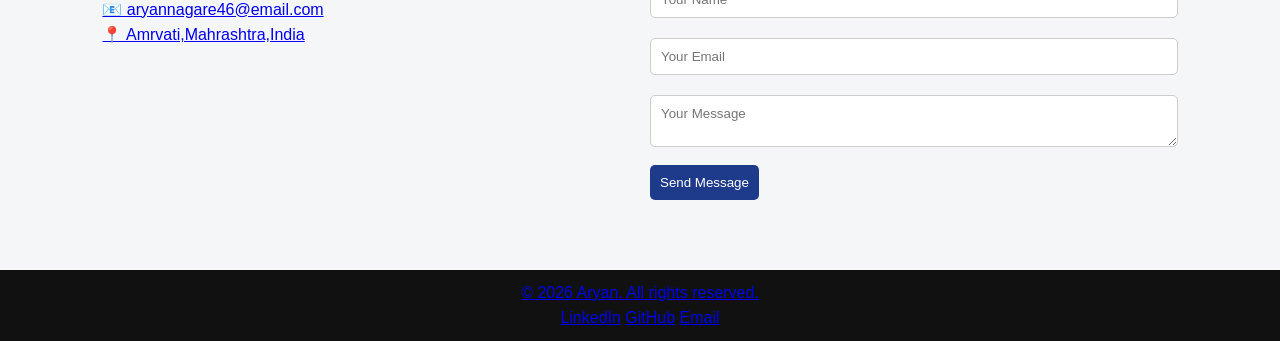
==== commit 547ce997: "Refactor index.html for portfolio structure and content The HTML file has been updated with a new st" ====
--- a/index.html
+++ b/index.html
@@ -198,7 +198,7 @@
 
 <div class="module-card">
 <h3>JAVA</h3>
-    <a href="java.html" class="module-card">
+  <a href="java.html" class="module-link">
 <p>Learn Java programming basics and build simple applications.</p>
 </div>
 
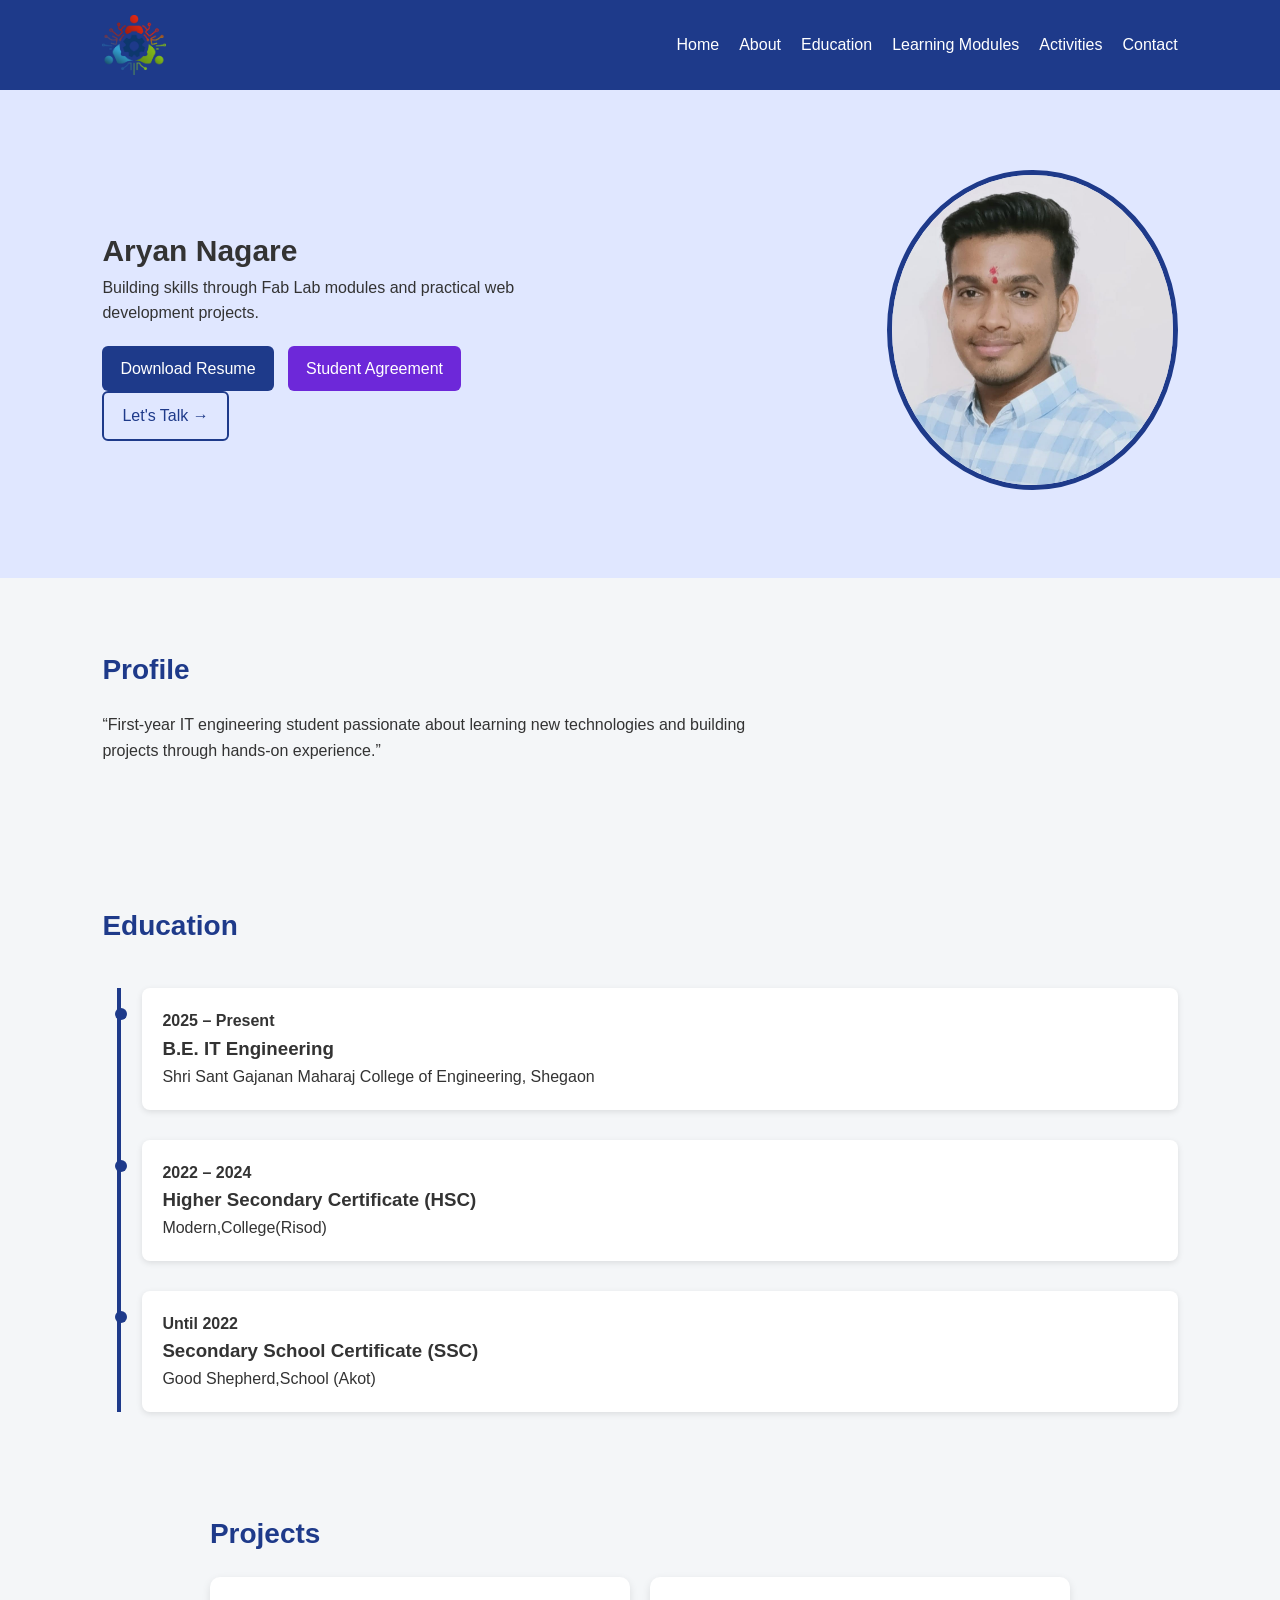
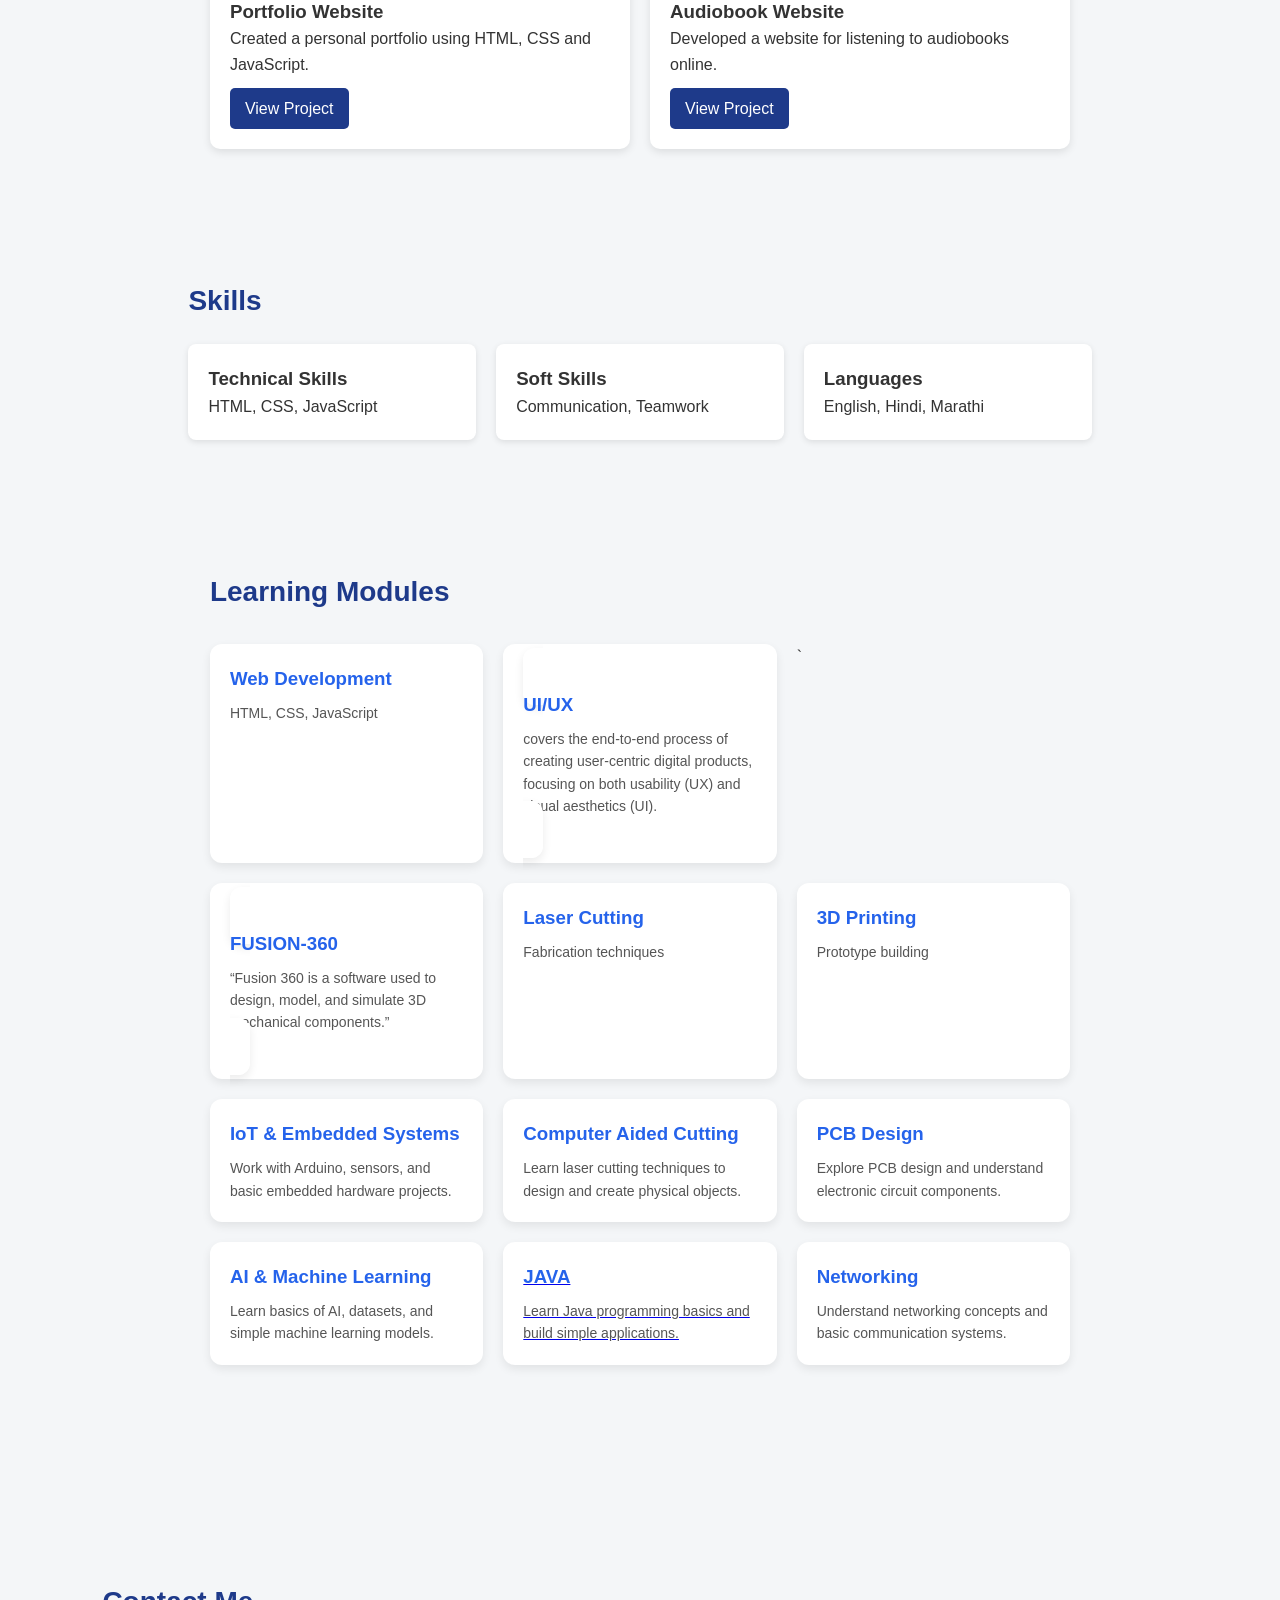
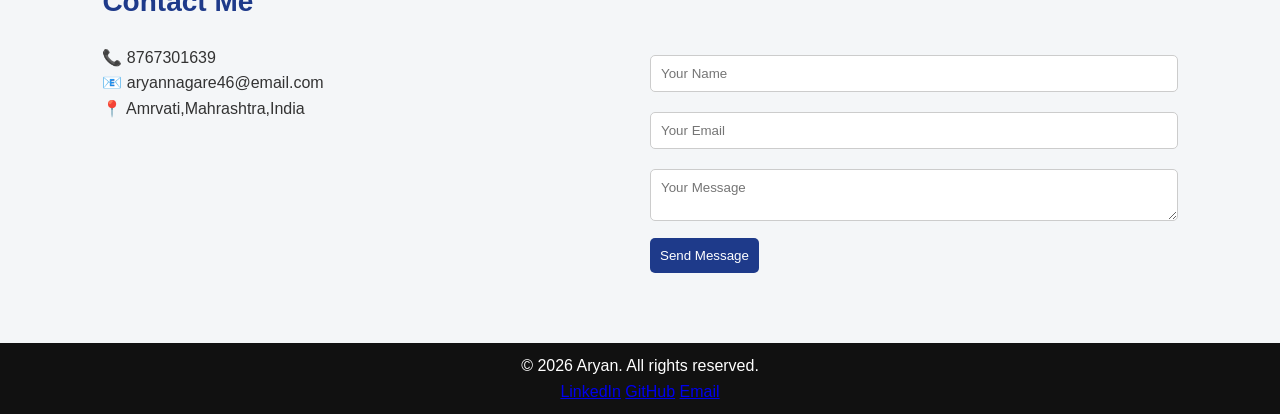
==== commit 58bb87ba: "Update portfolio" ====
--- a/index.html
+++ b/index.html
@@ -1,317 +1,322 @@
-<!DOCTYPE html>
-<html lang="en">
-<head>
-<meta charset="UTF-8">
-<meta name="viewport" content="width=device-width, initial-scale=1.0">
-<title>Aryan Portfolio</title>
-
-<link rel="stylesheet" href="style.css">
-</head>
-
-<body>
-    <script src="script.js"></script>
-
-<!-- NAVBAR -->
-<nav>
-<img src="images/Fablablogo.png" alt="logo" class="logo">
-<ul>
-<li><a href="#home">Home</a></li>
-<li><a href="#about">About</a></li>
-<li><a href="#education">Education</a></li>
-
-<li><a href="#modules">Learning Modules</a></li>
-<li><a href="fablab.html">Activities</a></li>
-<li><a href="#contact">Contact</a></li>
-</ul>
-</nav>
-
-<section id="home" class="home">
-
-<div class="home-container">
-
-<div class="home-text">
-<h1>Aryan Nagare</h1>
-<p>Building skills through Fab Lab modules and practical web development projects.</p>
-
-<div class="home-buttons">
-<a href="aryan_resume.pdf" download class="btn">
-Download Resume
-</a>
-
-
-<a href="#" class="btn secondary" onclick="openPopup()">Student Agreement</a>
-<a href="#contact" class="btn outline">Let's Talk →</a>
-</div>
-</div>
-
-<div class="home-image">
-<img src="images/profile.png" alt="profile" class="profile-img">
-</div>
-
-</div>
-
-</section>
-
-
-<!-- ABOUT -->
-<section id="about">
-<h2 class="title">Profile</h2>
-<p class="text">
-“First-year IT engineering student passionate about learning new technologies and building projects through hands-on experience.”
-</p>
-</section>
-
-<!-- EDUCATION -->
-<section id="education">
-<h2 class="title">Education</h2>
-
-<div class="timeline">
-
-<div class="timeline-item">
-<h4>2025 – Present</h4>
-<h3>B.E. IT Engineering</h3>
-<p>Shri Sant Gajanan Maharaj College of Engineering, Shegaon</p>
-</div>
-
-<div class="timeline-item">
-<h4>2022 – 2024</h4>
-<h3>Higher Secondary Certificate (HSC)</h3>
-<p>Modern,College(Risod)</p>
-</div>
-
-<div class="timeline-item">
-<h4>Until 2022</h4>
-<h3>Secondary School Certificate (SSC)</h3>
-<p>Good Shepherd,School (Akot)</p>
-</div>
-
-</div>
-
-<section id="projects">
-
-<h2 class="title">Projects</h2>
-
-<div class="project-grid">
-
-<!-- PROJECT 1 -->
-<div class="project-card">
-<h3>Portfolio Website</h3>
-<p>Created a personal portfolio using HTML, CSS and JavaScript.</p>
-<a href="" class="project-btn">View Project</a>
-</div>
-
-<!-- PROJECT 2 -->
-<div class="project-card">
-<h3>Audiobook Website</h3>
-<p>Developed a website for listening to audiobooks online.</p>
-<a href="" class="project-btn">View Project</a>
-</div>
-
-</div>
-
-</section>
-
-
-
-
-
-<!-- SKILLS -->
-<section id="skills">
-<h2 class="title">Skills</h2>
-
-<div class="grid">
-
-<div class="card">
-<h3>Technical Skills</h3>
-<p>HTML, CSS, JavaScript</p>
-</div>
-
-<div class="card">
-<h3>Soft Skills</h3>
-<p>Communication, Teamwork</p>
-</div>
-
-<div class="card">
-<h3>Languages</h3>
-<p>English, Hindi, Marathi</p>
-</div>
-
-</div>
-</section>
-
-
-<section class="modules">
-
-<h2>Learning Modules</h2>
-
-<div class="module-grid">
-
-<a href="web-dev.html" class="module-card">
-<h3>Web Development</h3>
-<p>HTML, CSS, JavaScript</p>
-</a>
-    <div class="module-card">
-    <a href="ui-ux.html" class="module-card">
-<h3>UI/UX</h3>
-<p>covers the end-to-end process of creating user-centric digital 
-    products, focusing on both usability (UX) and visual aesthetics (UI).</p>
-    </a>
-</div>
-
-<div class="module-card">
-     <a href="fusion.html" class="module-card">
-<h3>FUSION-360</h3>
-<p>“Fusion 360 is a software used to design, model, and simulate 3D mechanical components.”</p>
-</a>
-</div>
-    
-<div class="module-card">
-<h3>Laser Cutting</h3>
-<p>Fabrication techniques</p>
-</div>
-
-<div class="module-card">
-<h3>3D Printing</h3>
-<p>Prototype building</p>
-</div>
-
-<div class="module-card">
-<h3>IoT & Embedded Systems</h3>
-<p>Work with Arduino, sensors, and basic embedded hardware projects.</p>
-</div>
-
-<div class="module-card">
-<h3>Computer Aided Cutting</h3>
-<p>Learn laser cutting techniques to design and create physical objects.</p>
-</div>
-
-<div class="module-card">
-<h3> PCB Design</h3>
-<p>Explore PCB design and understand electronic circuit components.</p>
-</div>
-
-
-<div class="module-card">
-<h3>AI & Machine Learning</h3>
-<p>Learn basics of AI, datasets, and simple machine learning models.</p>
-</div>
-
-<div class="module-card">
-<h3>JAVA</h3>
-  <a href="java.html" class="module-link">
-<p>Learn Java programming basics and build simple applications.</p>
-</div>
-
-<div class="module-card">
-<h3>Networking</h3>
-<p>Understand networking concepts and basic communication systems.</p>
-</div>
-
-
-
-
-
-
-
-
-
-</div>
-
-</section>
-<!-- MESSAGE AREA -->
-<p id="module-msg" style="text-align:center; margin-top:15px; color:#555;"></p>
-
-</section>
-
-<!-- CONTACT -->
-<section id="contact">
-<h2 class="title">Contact Me</h2>
-
-<div class="contact-box">
-
-<div class="contact-left">
-<p>📞 8767301639</p>
-<p>📧 aryannagare46@email.com</p>
-<p>📍 Amrvati,Mahrashtra,India</p>
-</div>
-
-
-
-
-<div class="contact-right">
-<input type="text" placeholder="Your Name">
-<input type="email" placeholder="Your Email">
-<textarea placeholder="Your Message"></textarea>
-<button>Send Message</button>
-</div>
-
-</div>
-
-</section>
-
-<footer>
-<p>© 2026 Aryan. All rights reserved.</p>
-
-<a href="https://www.linkedin.com/in/aryan-nagare-55b106386?utm_source=share_via&utm_content=profile&utm_medium=member_android" target="_blank">LinkedIn</a>
-<a href="https://github.com/aryannagare45" target="_blank">GitHub</a>
-
-<a href="https://mail.google.com/mail/u/0/?ogbl#inbox">Email</a>
-
-
-</footer>
-
-<script src="script.js"></script>
-<div id="popup" class="popup">
-
-<div class="popup-content">
-
-<span class="close-btn" onclick="closePopup()">&times;</span>
-
-<h2>Student Agreement</h2>
-
-<p><strong>Name:</strong> Aryan Nagare</p>
-<p><strong>Institute:</strong> SSGMCE, Shegaon</p>
-
-<h2>📜 FabLab Student Agreement</h2>
-
-<h3>The FabLab, SSGMCE is responsible for:</h3>
-<ul>
-<li>Teaching principles and practices of digital fabrication</li>
-<li>Arranging lectures, recitations, meetings, and events for the class</li>
-<li>Evaluating and providing feedback on student work</li>
-<li>Offering clear standards for completing assignments</li>
-<li>Certifying and archiving student progress</li>
-<li>Supervising class preparation</li>
-<li>Reviewing prospective students, instructors, and labs</li>
-<li>Providing central staff and infrastructure for students, instructors, and labs</li>
-<li>Fund-raising for costs not covered by student tuition</li>
-<li>Managing and reporting on the program’s finances, results, and impacts</li>
-<li>Publicizing the program</li>
-</ul>
-
-<h3>I am a FabLab, SSGMCE student, responsible for:</h3>
-<ul>
-<li>Attending class lectures and participating in reviews</li>
-<li>Developing and documenting projects assigned to introduce and demonstrate skills</li>
-<li>Honestly reporting on my work and appropriately attributing the work of others</li>
-<li>Working safely</li>
-<li>Leaving workspaces in the same (or better) condition than I found them</li>
-<li>Participating in the upkeep of my lab</li>
-<li>Ensuring that my tuition to cover local and central class costs is covered</li>
-<li>Following locally applicable health and safety guidance</li>
-<li>Promoting a respectful environment free of harassment and discrimination</li>
-</ul>
-
-<h3>✍️ Declaration</h3>
-<p>Signed by committing this file in my repository.</p>
-
-<p><strong>Name:</strong> <u>Aryan S. Nagare</u></p>
-<button onclick="closePopup()">Close</button>
-
-</div>
-
-</div>
-
-
-</body>
-</html>
+<!DOCTYPE html>
+<html lang="en">
+<head>
+<meta charset="UTF-8">
+<meta name="viewport" content="width=device-width, initial-scale=1.0">
+<title>Aryan Portfolio</title>
+
+<link rel="stylesheet" href="style.css">
+</head>
+
+<body>
+    <script src="script.js"></script>
+
+<!-- NAVBAR -->
+<nav>
+<img src="images/Fablablogo.png" alt="logo" class="logo">
+<ul>
+<li><a href="#home">Home</a></li>
+<li><a href="#about">About</a></li>
+<li><a href="#education">Education</a></li>
+
+<li><a href="#modules">Learning Modules</a></li>
+<li><a href="fablab.html">Activities</a></li>
+<li><a href="#contact">Contact</a></li>
+</ul>
+</nav>
+
+<section id="home" class="home">
+
+<div class="home-container">
+
+<div class="home-text">
+<h1>Aryan Nagare</h1>
+<p>Building skills through Fab Lab modules and practical web development projects.</p>
+
+<div class="home-buttons">
+<a href="aryan_resume.pdf" download class="btn">
+Download Resume
+</a>
+
+
+<a href="#" class="btn secondary" onclick="openPopup()">Student Agreement</a>
+<a href="#contact" class="btn outline">Let's Talk →</a>
+</div>
+</div>
+
+<div class="home-image">
+<img src="images/profile.png" alt="profile" class="profile-img">
+</div>
+
+</div>
+
+</section>
+
+
+<!-- ABOUT -->
+<section id="about">
+<h2 class="title">Profile</h2>
+<p class="text">
+“First-year IT engineering student passionate about learning new technologies and building projects through hands-on experience.”
+</p>
+</section>
+
+<!-- EDUCATION -->
+<section id="education">
+<h2 class="title">Education</h2>
+
+<div class="timeline">
+
+<div class="timeline-item">
+<h4>2025 – Present</h4>
+<h3>B.E. IT Engineering</h3>
+<p>Shri Sant Gajanan Maharaj College of Engineering, Shegaon</p>
+</div>
+
+<div class="timeline-item">
+<h4>2022 – 2024</h4>
+<h3>Higher Secondary Certificate (HSC)</h3>
+<p>Modern,College(Risod)</p>
+</div>
+
+<div class="timeline-item">
+<h4>Until 2022</h4>
+<h3>Secondary School Certificate (SSC)</h3>
+<p>Good Shepherd,School (Akot)</p>
+</div>
+
+</div>
+
+<section id="projects">
+
+<h2 class="title">Projects</h2>
+
+<div class="project-grid">
+
+<!-- PROJECT 1 -->
+<div class="project-card">
+<h3>Portfolio Website</h3>
+<p>Created a personal portfolio using HTML, CSS and JavaScript.</p>
+<a href="" class="project-btn">View Project</a>
+</div>
+
+<!-- PROJECT 2 -->
+<div class="project-card">
+<h3>Audiobook Website</h3>
+<p>Developed a website for listening to audiobooks online.</p>
+<a href="" class="project-btn">View Project</a>
+</div>
+
+</div>
+
+</section>
+
+
+
+
+
+<!-- SKILLS -->
+<section id="skills">
+<h2 class="title">Skills</h2>
+
+<div class="grid">
+
+<div class="card">
+<h3>Technical Skills</h3>
+<p>HTML, CSS, JavaScript</p>
+</div>
+
+<div class="card">
+<h3>Soft Skills</h3>
+<p>Communication, Teamwork</p>
+</div>
+
+<div class="card">
+<h3>Languages</h3>
+<p>English, Hindi, Marathi</p>
+</div>
+
+</div>
+</section>
+
+
+<section class="modules">
+
+<h2>Learning Modules</h2>
+
+<div class="module-grid">
+
+<a href="web-dev.html" class="module-card">
+<h3>Web Development</h3>
+<p>HTML, CSS, JavaScript</p>
+</a>
+
+<div class="module-card">
+    <a href="ui-ux.html" class="module-card">
+<h3>UI/UX</h3>
+<p>covers the end-to-end process of creating user-centric digital 
+    products, focusing on both usability (UX) and visual aesthetics (UI).</p>
+    </a>
+</div>
+
+
+`
+
+<div class="module-card">
+     <a href="fusion.html" class="module-card">
+<h3>FUSION-360</h3>
+<p>“Fusion 360 is a software used to design, model, and simulate 3D mechanical components.”</p>
+</a>
+</div>
+
+<div class="module-card">
+<h3>Laser Cutting</h3>
+<p>Fabrication techniques</p>
+</div>
+
+<div class="module-card">
+<h3>3D Printing</h3>
+<p>Prototype building</p>
+</div>
+
+<div class="module-card">
+<h3>IoT & Embedded Systems</h3>
+<p>Work with Arduino, sensors, and basic embedded hardware projects.</p>
+</div>
+
+<div class="module-card">
+<h3>Computer Aided Cutting</h3>
+<p>Learn laser cutting techniques to design and create physical objects.</p>
+</div>
+
+<div class="module-card">
+<h3> PCB Design</h3>
+<p>Explore PCB design and understand electronic circuit components.</p>
+</div>
+
+
+<div class="module-card">
+<h3>AI & Machine Learning</h3>
+<p>Learn basics of AI, datasets, and simple machine learning models.</p>
+</div>
+
+<a href="java.html" class="module-link">
+    <div class="module-card">
+        <h3>JAVA</h3>
+        <p>Learn Java programming basics and build simple applications.</p>
+    </div>
+</a>
+
+<div class="module-card">
+<h3>Networking</h3>
+<p>Understand networking concepts and basic communication systems.</p>
+</div>
+
+
+
+
+
+
+
+
+
+</div>
+
+</section>
+<!-- MESSAGE AREA -->
+<p id="module-msg" style="text-align:center; margin-top:15px; color:#555;"></p>
+
+</section>
+
+<!-- CONTACT -->
+<section id="contact">
+<h2 class="title">Contact Me</h2>
+
+<div class="contact-box">
+
+<div class="contact-left">
+<p>📞 8767301639</p>
+<p>📧 aryannagare46@email.com</p>
+<p>📍 Amrvati,Mahrashtra,India</p>
+</div>
+
+
+
+
+<div class="contact-right">
+<input type="text" placeholder="Your Name">
+<input type="email" placeholder="Your Email">
+<textarea placeholder="Your Message"></textarea>
+<button>Send Message</button>
+</div>
+
+</div>
+
+</section>
+
+<footer>
+<p>© 2026 Aryan. All rights reserved.</p>
+
+<a href="https://www.linkedin.com/in/aryan-nagare-55b106386?utm_source=share_via&utm_content=profile&utm_medium=member_android" target="_blank">LinkedIn</a>
+<a href="https://github.com/aryannagare45" target="_blank">GitHub</a>
+
+<a href="https://mail.google.com/mail/u/0/?ogbl#inbox">Email</a>
+
+
+</footer>
+
+<script src="script.js"></script>
+<div id="popup" class="popup">
+
+<div class="popup-content">
+
+<span class="close-btn" onclick="closePopup()">&times;</span>
+
+<h2>Student Agreement</h2>
+
+<p><strong>Name:</strong> Aryan Nagare</p>
+<p><strong>Institute:</strong> SSGMCE, Shegaon</p>
+
+<h2>📜 FabLab Student Agreement</h2>
+
+<h3>The FabLab, SSGMCE is responsible for:</h3>
+<ul>
+<li>Teaching principles and practices of digital fabrication</li>
+<li>Arranging lectures, recitations, meetings, and events for the class</li>
+<li>Evaluating and providing feedback on student work</li>
+<li>Offering clear standards for completing assignments</li>
+<li>Certifying and archiving student progress</li>
+<li>Supervising class preparation</li>
+<li>Reviewing prospective students, instructors, and labs</li>
+<li>Providing central staff and infrastructure for students, instructors, and labs</li>
+<li>Fund-raising for costs not covered by student tuition</li>
+<li>Managing and reporting on the program’s finances, results, and impacts</li>
+<li>Publicizing the program</li>
+</ul>
+
+<h3>I am a FabLab, SSGMCE student, responsible for:</h3>
+<ul>
+<li>Attending class lectures and participating in reviews</li>
+<li>Developing and documenting projects assigned to introduce and demonstrate skills</li>
+<li>Honestly reporting on my work and appropriately attributing the work of others</li>
+<li>Working safely</li>
+<li>Leaving workspaces in the same (or better) condition than I found them</li>
+<li>Participating in the upkeep of my lab</li>
+<li>Ensuring that my tuition to cover local and central class costs is covered</li>
+<li>Following locally applicable health and safety guidance</li>
+<li>Promoting a respectful environment free of harassment and discrimination</li>
+</ul>
+
+<h3>✍️ Declaration</h3>
+<p>Signed by committing this file in my repository.</p>
+
+<p><strong>Name:</strong> <u>Aryan S. Nagare</u></p>
+<button onclick="closePopup()">Close</button>
+
+</div>
+
+</div>
+
+
+</body>
+</html>
--- a/style.css
+++ b/style.css
@@ -1,575 +1,621 @@
-/* ===== RESET ===== */
-*{
-margin:0;
-padding:0;
-box-sizing:border-box;
-font-family:Arial, sans-serif;
-}
-
-body{
-background:#f4f6f8;
-color:#333;
-line-height:1.6;
-}
-
-/* ===== NAVBAR ===== */
-nav{
-display:flex;
-justify-content:space-between;
-align-items:center;
-padding:15px 8%;
-background:#1e3a8a;
-color:white;
-position:sticky;
-top:0;
-z-index:100;
-}
-
-.logo{
-height:60px;  
-width:auto;
-}
-
-nav ul{
-display:flex;
-list-style:none;
-gap:20px;
-}
-
-nav a{
-color:white;
-text-decoration:none;
-}
-
-nav a:hover{
-text-decoration:underline;
-}
-
-/* ===== HOME (FIXED IMAGE ALIGNMENT) ===== */
-.home{
-padding:80px 8%;
-background:#e0e7ff;
-}
-
-.home-container{
-display:flex;
-align-items:center;
-justify-content:space-between;
-gap:40px;
-flex-wrap:nowrap;  
-}
-
-.home-text{
-max-width:500px;
-}
-
-.home-text h1{
-font-size:30px;
-}
-
-.name{
-font-size:45px;
-color:#1e3a8a;
-}
-
-.home-buttons{
-margin-top:20px;
-}
-
-.btn{
-background:#1e3a8a;
-color:white;
-padding:10px 18px;
-border-radius:6px;
-text-decoration:none;
-margin-right:10px;
-display:inline-block;
-}
-
-.btn:hover{
-background:#3749b3;
-}
-
-.secondary{
-background:#6d28d9;
-color:white;
-}
-
-.outline{
-background:transparent;
-border:2px solid #1e3a8a;
-color:#1e3a8a;
-}
-
-
-.profile-img{
-width: 300pxpx;
-height:320px;
-border-radius:70%;
-border:5px solid #1e3a8a;
-object-fit:cover;
-flex-shrink:0;  
-}
-
-/* ===== SECTIONS ===== */
-section{
-padding:70px 8%;
-}
-
-.title{
-font-size:28px;
-margin-bottom:20px;
-color:#1e3a8a;
-}
-
-.text{
-max-width:700px;
-}
-
-/* ===== CARDS ===== */
-.grid{
-display:grid;
-grid-template-columns:repeat(auto-fit,minmax(250px,1fr));
-gap:20px;
-}
-
-.card{
-background:white;
-padding:20px;
-border-radius:8px;
-box-shadow:0 2px 6px rgba(0,0,0,0.1);
-}
-
-/* ===== MODULES ===== */
-/* MODULE PAGE */
-.module-hero{
-padding:60px 8%;
-background:#eef2ff;
-}
-
-.module-hero h1{
-font-size:40px;
-color:#1e3a8a;
-}
-
-.stats{
-display:flex;
-gap:40px;
-margin-top:20px;
-}
-
-.progress{
-padding:60px 8%;
-}
-
-.grid{
-display:grid;
-grid-template-columns:repeat(auto-fit,minmax(250px,1fr));
-gap:20px;
-}
-
-/* DAY CARDS */
-.day-card{
-background:white;
-padding:15px;
-border-radius:10px;
-box-shadow:0 2px 8px rgba(0,0,0,0.1);
-}
-
-.day-card img{
-width:100%;
-height:150px;
-object-fit:cover;
-border-radius:8px;
-}
-
-/* ===== EDUCATION TIMELINE ===== */
-.timeline{
-position:relative;
-margin:40px 0;
-padding-left:40px;
-}
-
-.timeline::before{
-content:'';
-position:absolute;
-left:15px;
-top:0;
-width:4px;
-height:100%;
-background:#1e3a8a;
-}
-
-.timeline-item{
-position:relative;
-margin-bottom:30px;
-background:white;
-padding:20px;
-border-radius:8px;
-box-shadow:0 2px 6px rgba(0,0,0,0.1);
-}
-
-.timeline-item::before{
-content:'';
-position:absolute;
-left:-27px;
-top:20px;
-width:12px;
-height:12px;
-background:#1e3a8a;
-border-radius:50%;
-}
-
-
-/* ===== CONTACT ===== */
-.contact-box{
-display:flex;
-gap:20px;
-flex-wrap:wrap;
-}
-
-.contact-left{
-flex:1;
-}
-
-.contact-right{
-flex:1;
-}
-
-.contact-right input,
-.contact-right textarea{
-width:100%;
-margin:10px 0;
-padding:10px;
-border:1px solid #ccc;
-border-radius:5px;
-}
-
-button{
-background:#1e3a8a;
-color:white;
-padding:10px;
-border:none;
-border-radius:5px;
-cursor:pointer;
-}
-
-button:hover{
-background:#3749b3;
-}
-
-/* ===== FOOTER ===== */
-/* FOOTER */
-/* FOOTER */
-footer{
-background:#111;
-color:white;
-text-align:center;
-padding:10px;
-}
-.footer-container{
-display:flex;
-justify-content:space-between;
-flex-wrap:wrap;
-gap:20px;
-}
-
-/* LINKS */
-.footer-links ul{
-list-style:none;
-padding:0;
-}
-
-.footer-links li{
-margin-bottom:8px;
-}
-
-.footer-links a{
-color:#e0e7ff;   /* LIGHT BLUE TEXT */
-text-decoration:none;
-font-size:14px;
-}
-
-.footer-links a:hover{
-color:#93c5fd;   /* HOVER LIGHTER BLUE */
-}
-
-/* SOCIAL */
-.footer-social a{
-display:block;
-color:#e0e7ff;
-text-decoration:none;
-margin-bottom:6px;
-}
-
-.footer-social a:hover{
-color:#93c5fd;
-}
-
-/* BOTTOM */
-.footer-bottom{
-text-align:center;
-margin-top:20px;
-font-size:14px;
-color:#c7d2fe;
-}
-
-/* ===== RESPONSIVE ===== */
-@media(max-width:600px){
-
-.popup-content{
-width:90%;
-max-height:80vh;
-}
-
-
-
-.profile-img{
-margin-top:20px;
-width:160px;
-height:160px;
-}
-
-nav ul{
-flex-direction:column;
-gap:10px;
-}
-
-.contact-box{
-flex-direction:column;
-}
-
-}
-/* POPUP BACKGROUND */
-.popup{
-display:none;
-position:fixed;
-top:0;
-left:0;
-width:100%;
-height:100%;
-background:rgba(0,0,0,0.5);
-justify-content:center;
-align-items:center;
-z-index:1000;
-}
-
-/* POPUP BOX */
-/* BACKGROUND */
-.popup{
-display:none;
-position:fixed;
-top:0;
-left:0;
-width:100%;
-height:100%;
-background:rgba(0,0,0,0.5);
-justify-content:center;
-align-items:center;
-z-index:1000;
-}
-
-/* POPUP BOX (SQUARE STYLE) */
-.popup-content{
-background:white;
-width:500px;          
-max-height:80vh;         
-border-radius:10px;
-padding:20px;
-overflow-y:auto;         
-position:relative;
-}
-
-/* CLOSE BUTTON */
-.close-btn{
-position:absolute;
-top:10px;
-right:15px;
-font-size:22px;
-cursor:pointer;
-}
-
-
-.popup-content::-webkit-scrollbar{
-width:6px;
-}
-
-.popup-content::-webkit-scrollbar-thumb{
-background:#1e3a8a;
-border-radius:10px;
-}
-
-.btn-assignment{
-display:flex;
-align-items:center;
-justify-content:center;
-width:100%;
-
-padding:10px;
-margin-top:10px;
-
-font-size:13px;
-font-weight:600;
-
-color:#2563eb;
-background:#f1f5ff;
-
-border:1.5px solid rgba(37, 99, 235, 0.3);
-border-radius:20px;
-
-cursor:pointer;
-transition:0.3s;
-}
-
-.btn-assignment:hover{
-background:#2563eb;
-color:white;
-}
-
-/* MODULE SECTION */
-.modules{
-padding:60px 10%;
-}
-
-.modules h2{
-font-size:28px;
-margin-bottom:30px;
-color:#1e3a8a;
-}
-
-/* GRID */
-.module-grid{
-display:grid;
-grid-template-columns:repeat(auto-fit, minmax(250px,1fr));
-gap:20px;
-}
-
-/* CARD */
-.module-card{
-background:white;
-padding:20px;
-border-radius:12px;
-box-shadow:0 4px 10px rgba(0,0,0,0.08);
-
-transition:0.3s;
-cursor:pointer;
-text-decoration:none;
-color:black;
-}
-
-/* HOVER */
-.module-card:hover{
-transform:translateY(-5px);
-box-shadow:0 8px 20px rgba(0,0,0,0.15);
-}
-
-/* TITLE */
-.module-card h3{
-margin-bottom:8px;
-color:#2563eb;
-}
-
-/* TEXT */
-.module-card p{
-font-size:14px;
-color:#555;
-}
-#assignmentImage {
-  max-height: 400px;
-  object-fit: contain;
-}
-
-/* popup */
-.popup{
-position:fixed;
-top:0;
-left:0;
-width:100%;
-height:100%;
-background:rgba(0,0,0,0.6);
-
-display:none;
-justify-content:center;
-align-items:center;
-}
-
-.popup:target{
-display:flex;
-}
-
-.popup-box{
-background:white;
-padding:20px;
-border-radius:10px;
-width:80%;
-max-width:500px;
-text-align:center;
-}
-
-.popup-box img{
-width:100%;
-max-height:300px;
-object-fit:contain;
-}
-
-.close{
-position:absolute;
-top:20px;
-right:30px;
-font-size:25px;
-text-decoration:none;
-color:white;
-}
-
-/* PROJECT SECTION */
-#projects{
-padding:60px 10%;
-background:#f4f6f8;
-}
-
-/* GRID */
-.project-grid{
-display:grid;
-grid-template-columns:repeat(auto-fit,minmax(250px,1fr));
-gap:20px;
-}
-
-/* CARD */
-.project-card{
-background:white;
-padding:20px;
-border-radius:10px;
-box-shadow:0 3px 8px rgba(0,0,0,0.1);
-transition:0.3s;
-}
-
-.project-card:hover{
-transform:translateY(-5px);
-}
-
-/* BUTTON */
-.project-btn{
-display:inline-block;
-margin-top:10px;
-padding:8px 15px;
-background:#1e3a8a;
-color:white;
-text-decoration:none;
-border-radius:5px;
-}
-
-.project-btn:hover{
-background:#3749b3;
-}
-
-
-
-
-
-
-
-
-
-
-
-
+/* ===== RESET ===== */
+*{
+margin:0;
+padding:0;
+box-sizing:border-box;
+font-family:Arial, sans-serif;
+}
+
+body{
+background:#f4f6f8;
+color:#333;
+line-height:1.6;
+}
+
+/* ===== NAVBAR ===== */
+nav{
+display:flex;
+justify-content:space-between;
+align-items:center;
+padding:15px 8%;
+background:#1e3a8a;
+color:white;
+position:sticky;
+top:0;
+z-index:100;
+}
+
+.logo{
+height:60px;  
+width:auto;
+}
+
+nav ul{
+display:flex;
+list-style:none;
+gap:20px;
+}
+
+nav a{
+color:white;
+text-decoration:none;
+}
+
+nav a:hover{
+text-decoration:underline;
+}
+
+/* ===== HOME (FIXED IMAGE ALIGNMENT) ===== */
+.home{
+padding:80px 8%;
+background:#e0e7ff;
+}
+
+.home-container{
+display:flex;
+align-items:center;
+justify-content:space-between;
+gap:40px;
+flex-wrap:nowrap;  
+}
+
+.home-text{
+max-width:500px;
+}
+
+.home-text h1{
+font-size:30px;
+}
+
+.name{
+font-size:45px;
+color:#1e3a8a;
+}
+
+.home-buttons{
+margin-top:20px;
+}
+
+.btn{
+background:#1e3a8a;
+color:white;
+padding:10px 18px;
+border-radius:6px;
+text-decoration:none;
+margin-right:10px;
+display:inline-block;
+}
+
+.btn:hover{
+background:#3749b3;
+}
+
+.secondary{
+background:#6d28d9;
+color:white;
+}
+
+.outline{
+background:transparent;
+border:2px solid #1e3a8a;
+color:#1e3a8a;
+}
+
+
+.profile-img{
+width: 300pxpx;
+height:320px;
+border-radius:70%;
+border:5px solid #1e3a8a;
+object-fit:cover;
+flex-shrink:0;  
+}
+
+/* ===== SECTIONS ===== */
+section{
+padding:70px 8%;
+}
+
+.title{
+font-size:28px;
+margin-bottom:20px;
+color:#1e3a8a;
+}
+
+.text{
+max-width:700px;
+}
+
+/* ===== CARDS ===== */
+.grid{
+display:grid;
+grid-template-columns:repeat(auto-fit,minmax(250px,1fr));
+gap:20px;
+}
+
+.card{
+background:white;
+padding:20px;
+border-radius:8px;
+box-shadow:0 2px 6px rgba(0,0,0,0.1);
+}
+
+/* ===== MODULES ===== */
+/* MODULE PAGE */
+.module-hero{
+padding:60px 8%;
+background:#eef2ff;
+}
+
+.module-hero h1{
+font-size:40px;
+color:#1e3a8a;
+}
+
+.stats{
+display:flex;
+gap:40px;
+margin-top:20px;
+}
+
+.progress{
+padding:60px 8%;
+}
+
+.grid{
+display:grid;
+grid-template-columns:repeat(auto-fit,minmax(250px,1fr));
+gap:20px;
+}
+
+/* DAY CARDS */
+.day-card{
+background:white;
+padding:15px;
+border-radius:10px;
+box-shadow:0 2px 8px rgba(0,0,0,0.1);
+}
+
+.day-card img{
+width:100%;
+height:150px;
+object-fit:cover;
+border-radius:8px;
+}
+
+/* ===== EDUCATION TIMELINE ===== */
+.timeline{
+position:relative;
+margin:40px 0;
+padding-left:40px;
+}
+
+.timeline::before{
+content:'';
+position:absolute;
+left:15px;
+top:0;
+width:4px;
+height:100%;
+background:#1e3a8a;
+}
+
+.timeline-item{
+position:relative;
+margin-bottom:30px;
+background:white;
+padding:20px;
+border-radius:8px;
+box-shadow:0 2px 6px rgba(0,0,0,0.1);
+}
+
+.timeline-item::before{
+content:'';
+position:absolute;
+left:-27px;
+top:20px;
+width:12px;
+height:12px;
+background:#1e3a8a;
+border-radius:50%;
+}
+
+
+/* ===== CONTACT ===== */
+.contact-box{
+display:flex;
+gap:20px;
+flex-wrap:wrap;
+}
+
+.contact-left{
+flex:1;
+}
+
+.contact-right{
+flex:1;
+}
+
+.contact-right input,
+.contact-right textarea{
+width:100%;
+margin:10px 0;
+padding:10px;
+border:1px solid #ccc;
+border-radius:5px;
+}
+
+button{
+background:#1e3a8a;
+color:white;
+padding:10px;
+border:none;
+border-radius:5px;
+cursor:pointer;
+}
+
+button:hover{
+background:#3749b3;
+}
+
+/* ===== FOOTER ===== */
+/* FOOTER */
+/* FOOTER */
+footer{
+background:#111;
+color:white;
+text-align:center;
+padding:10px;
+}
+.footer-container{
+display:flex;
+justify-content:space-between;
+flex-wrap:wrap;
+gap:20px;
+}
+
+/* LINKS */
+.footer-links ul{
+list-style:none;
+padding:0;
+}
+
+.footer-links li{
+margin-bottom:8px;
+}
+
+.footer-links a{
+color:#e0e7ff;   /* LIGHT BLUE TEXT */
+text-decoration:none;
+font-size:14px;
+}
+
+.footer-links a:hover{
+color:#93c5fd;   /* HOVER LIGHTER BLUE */
+}
+
+/* SOCIAL */
+.footer-social a{
+display:block;
+color:#e0e7ff;
+text-decoration:none;
+margin-bottom:6px;
+}
+
+.footer-social a:hover{
+color:#93c5fd;
+}
+
+/* BOTTOM */
+.footer-bottom{
+text-align:center;
+margin-top:20px;
+font-size:14px;
+color:#c7d2fe;
+}
+
+/* ===== RESPONSIVE ===== */
+@media(max-width:600px){
+
+.popup-content{
+width:90%;
+max-height:80vh;
+}
+
+
+
+.profile-img{
+margin-top:20px;
+width:160px;
+height:160px;
+}
+
+nav ul{
+flex-direction:column;
+gap:10px;
+}
+
+.contact-box{
+flex-direction:column;
+}
+
+}
+/* POPUP BACKGROUND */
+.popup{
+display:none;
+position:fixed;
+top:0;
+left:0;
+width:100%;
+height:100%;
+background:rgba(0,0,0,0.5);
+justify-content:center;
+align-items:center;
+z-index:1000;
+}
+
+/* POPUP BOX */
+/* BACKGROUND */
+.popup{
+display:none;
+position:fixed;
+top:0;
+left:0;
+width:100%;
+height:100%;
+background:rgba(0,0,0,0.5);
+justify-content:center;
+align-items:center;
+z-index:1000;
+}
+
+/* POPUP BOX (SQUARE STYLE) */
+.popup-content{
+background:white;
+width:500px;          
+max-height:80vh;         
+border-radius:10px;
+padding:20px;
+overflow-y:auto;         
+position:relative;
+}
+
+/* CLOSE BUTTON */
+.close-btn{
+position:absolute;
+top:10px;
+right:15px;
+font-size:22px;
+cursor:pointer;
+}
+
+
+.popup-content::-webkit-scrollbar{
+width:6px;
+}
+
+.popup-content::-webkit-scrollbar-thumb{
+background:#1e3a8a;
+border-radius:10px;
+}
+
+.btn-assignment{
+display:flex;
+align-items:center;
+justify-content:center;
+width:100%;
+
+padding:10px;
+margin-top:10px;
+
+font-size:13px;
+font-weight:600;
+
+color:#2563eb;
+background:#f1f5ff;
+
+border:1.5px solid rgba(37, 99, 235, 0.3);
+border-radius:20px;
+
+cursor:pointer;
+transition:0.3s;
+}
+
+.btn-assignment:hover{
+background:#2563eb;
+color:white;
+}
+
+/* MODULE SECTION */
+.modules{
+padding:60px 10%;
+}
+
+.modules h2{
+font-size:28px;
+margin-bottom:30px;
+color:#1e3a8a;
+}
+
+/* GRID */
+.module-grid{
+display:grid;
+grid-template-columns:repeat(auto-fit, minmax(250px,1fr));
+gap:20px;
+}
+
+/* CARD */
+.module-card{
+background:white;
+padding:20px;
+border-radius:12px;
+box-shadow:0 4px 10px rgba(0,0,0,0.08);
+
+transition:0.3s;
+cursor:pointer;
+text-decoration:none;
+color:black;
+}
+
+/* HOVER */
+.module-card:hover{
+transform:translateY(-5px);
+box-shadow:0 8px 20px rgba(0,0,0,0.15);
+}
+
+/* TITLE */
+.module-card h3{
+margin-bottom:8px;
+color:#2563eb;
+}
+
+/* TEXT */
+.module-card p{
+font-size:14px;
+color:#555;
+}
+#assignmentImage {
+  max-height: 400px;
+  object-fit: contain;
+}
+
+/* popup */
+.popup{
+position:fixed;
+top:0;
+left:0;
+width:100%;
+height:100%;
+background:rgba(0,0,0,0.6);
+
+display:none;
+justify-content:center;
+align-items:center;
+}
+
+.popup:target{
+display:flex;
+}
+
+.popup-box{
+background:white;
+padding:20px;
+border-radius:10px;
+width:80%;
+max-width:500px;
+text-align:center;
+}
+
+.popup-box img{
+width:100%;
+max-height:300px;
+object-fit:contain;
+}
+
+.close{
+position:absolute;
+top:20px;
+right:30px;
+font-size:25px;
+text-decoration:none;
+color:white;
+}
+
+/* PROJECT SECTION */
+#projects{
+padding:60px 10%;
+background:#f4f6f8;
+}
+
+/* GRID */
+.project-grid{
+display:grid;
+grid-template-columns:repeat(auto-fit,minmax(250px,1fr));
+gap:20px;
+}
+
+/* CARD */
+.project-card{
+background:white;
+padding:20px;
+border-radius:10px;
+box-shadow:0 3px 8px rgba(0,0,0,0.1);
+transition:0.3s;
+}
+
+.project-card:hover{
+transform:translateY(-5px);
+}
+
+/* BUTTON */
+.project-btn{
+display:inline-block;
+margin-top:10px;
+padding:8px 15px;
+background:#1e3a8a;
+color:white;
+text-decoration:none;
+border-radius:5px;
+}
+
+.project-btn:hover{
+background:#3749b3;
+}
+
+
+/* GLOW CARD */
+.day-card{
+transition:0.3s;
+border:1px solid transparent;
+}
+
+.day-card:hover{
+transform:translateY(-8px);
+box-shadow:0 0 15px #38bdf8, 0 0 30px #0ea5e9;
+border:1px solid #38bdf8;
+}
+
+/* POPUP (lightweight) */
+.popup{
+display:none;
+position:fixed;
+top:0;
+left:0;
+width:100%;
+height:100%;
+background:rgba(0,0,0,0.7);
+justify-content:center;
+align-items:center;
+}
+
+.popup-box{
+background:#020617;
+padding:20px;
+border-radius:10px;
+box-shadow:0 0 20px #38bdf8;
+animation:fade 0.3s;
+}
+
+.popup-box img{
+max-width:350px;
+}
+
+.close{
+cursor:pointer;
+float:right;
+font-size:24px;
+}
+
+@keyframes fade{
+from{opacity:0; transform:scale(0.9);}
+to{opacity:1; transform:scale(1);}
+}
+
+
+
+
+
+
+
+
+
